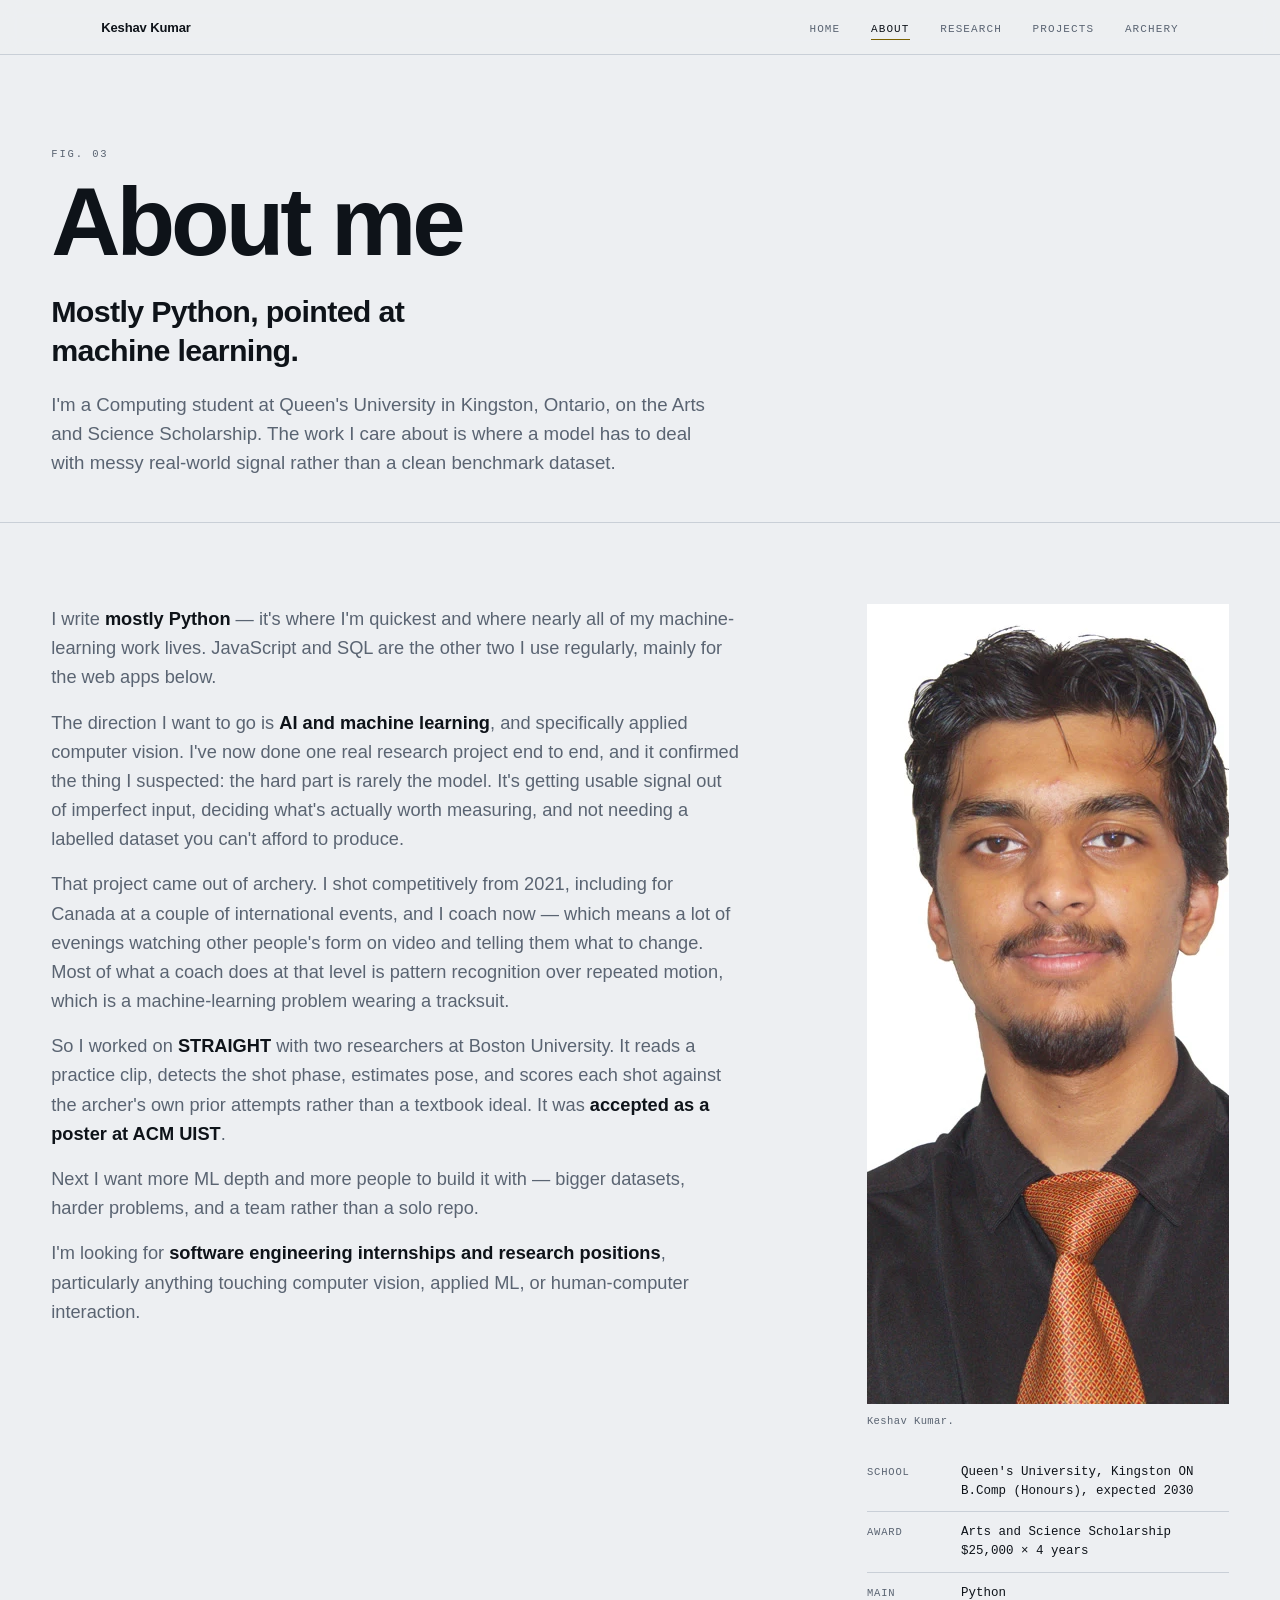
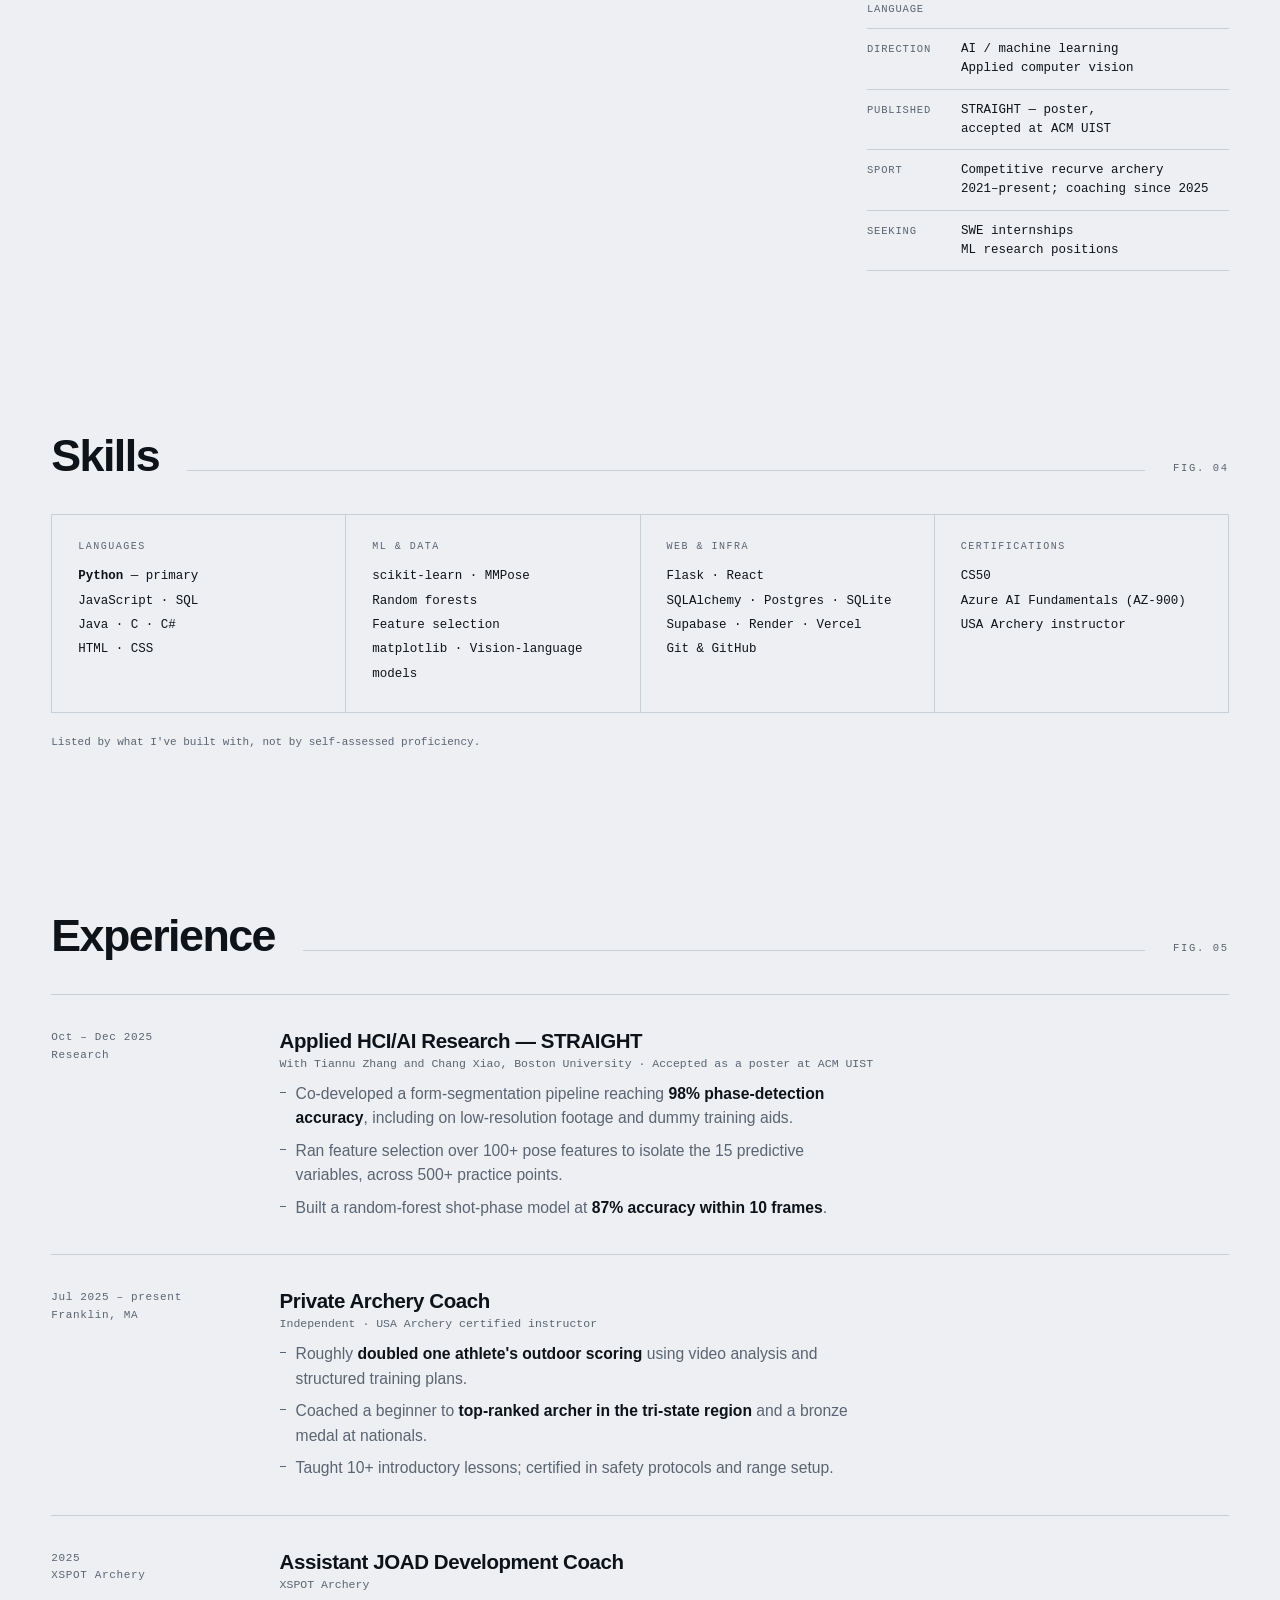
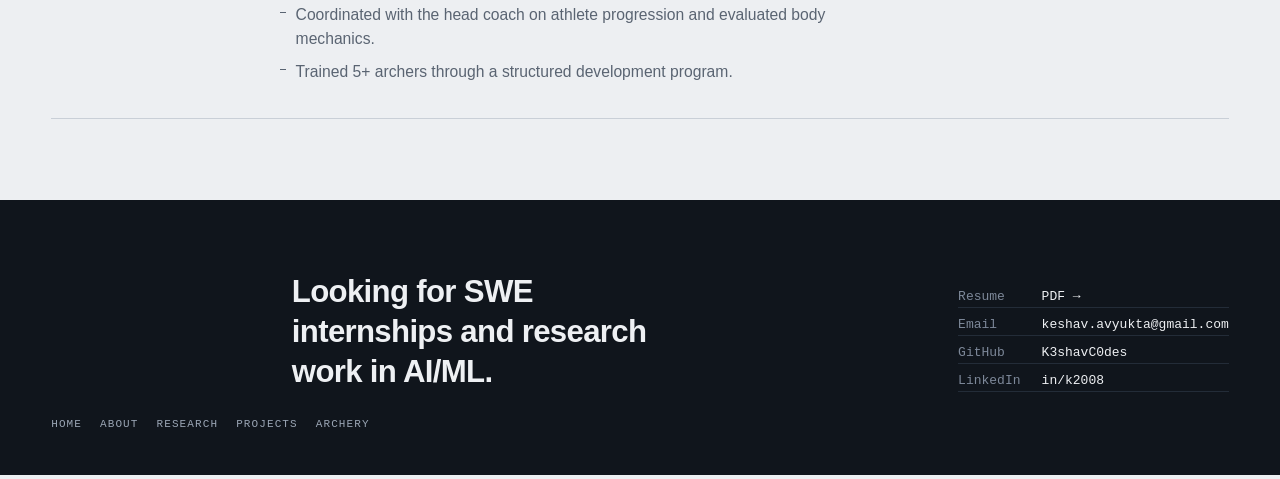
==== about.html @ 143ccdd7 "Build out full multipage portfolio site Pages, assets, media, and content for the site (home, about," ====
<!doctype html>
<html lang="en">
<head>
<meta charset="utf-8">
<meta name="viewport" content="width=device-width,initial-scale=1">
<title>About — Keshav Kumar</title>
<meta name="description" content="Computing student at Queen's University working in Python on AI and machine learning.">
<link rel="stylesheet" href="assets/site.css">
</head>
<body>
<a class="skip" href="#main">Skip to content</a>

<nav class="nav" id="nav">
  <div class="in">
    <a class="me" href="index.html">Keshav Kumar</a>
    <ul>
      <li><a class="s" href="index.html">Home</a></li>
      <li><a class="s" href="about.html" aria-current="page">About</a></li>
      <li><a class="s" href="research.html">Research</a></li>
      <li><a class="s" href="projects.html">Projects</a></li>
      <li><a class="s" href="archery.html">Archery</a></li>
    </ul>
  </div>
  <i class="reg" id="reg"></i>
</nav>

<header class="phead big" id="main">
  <div class="in">
    <p class="fig">FIG. 03</p>
    <h1>About me</h1>
    <p class="sub">Mostly Python, pointed at machine learning.</p>
    <p>I'm a Computing student at Queen's University in Kingston, Ontario, on the Arts and Science
      Scholarship. The work I care about is where a model has to deal with messy real-world signal
      rather than a clean benchmark dataset.</p>
  </div>
</header>

<section>
  <div class="wrap">
    <div class="about">
      <div>
        <p class="lede rv">I write <b>mostly Python</b> — it's where I'm quickest and where nearly
          all of my machine-learning work lives. JavaScript and SQL are the other two I use
          regularly, mainly for the web apps below.</p>
        <p class="lede rv">The direction I want to go is <b>AI and machine learning</b>, and
          specifically applied computer vision. I've now done one real research project end to end,
          and it confirmed the thing I suspected: the hard part is rarely the model. It's getting
          usable signal out of imperfect input, deciding what's actually worth measuring, and not
          needing a labelled dataset you can't afford to produce.</p>
        <p class="lede rv d1">That project came out of archery. I shot competitively from 2021,
          including for Canada at a couple of international events, and I coach now — which means
          a lot of evenings watching other people's form on video and telling them what to change.
          Most of what a coach does at that level is pattern recognition over repeated motion,
          which is a machine-learning problem wearing a tracksuit.</p>
        <p class="lede rv d1">So I worked on <b>STRAIGHT</b> with two researchers at Boston
          University. It reads a practice clip, detects the shot phase, estimates pose, and scores
          each shot against the archer's own prior attempts rather than a textbook ideal. It was
          <b>accepted as a poster at ACM UIST</b>.</p>
        <p class="lede rv d2">Next I want more ML depth and more people to build it with — bigger
          datasets, harder problems, and a team rather than a solo repo.</p>
        <p class="lede rv d2">I'm looking for <b>software engineering internships and research
          positions</b>, particularly anything touching computer vision, applied ML, or
          human-computer interaction.</p>
      </div>
      <div class="rv d1">
      <figure class="portrait">
        <img src="media/img/portrait.webp" width="800" height="800" loading="lazy" decoding="async"
             alt="Keshav Kumar, headshot.">
        <figcaption>Keshav Kumar.</figcaption>
      </figure>
      <ul class="facts">
        <li><span class="lb">School</span><span>Queen's University, Kingston ON<br>B.Comp (Honours), expected 2030</span></li>
        <li><span class="lb">Award</span><span>Arts and Science Scholarship<br>$25,000 × 4 years</span></li>
        <li><span class="lb">Main language</span><span>Python</span></li>
        <li><span class="lb">Direction</span><span>AI / machine learning<br>Applied computer vision</span></li>
        <li><span class="lb">Published</span><span>STRAIGHT — poster,<br>accepted at ACM UIST</span></li>
        <li><span class="lb">Sport</span><span>Competitive recurve archery<br>2021&ndash;present; coaching since 2025</span></li>
        <li><span class="lb">Seeking</span><span>SWE internships<br>ML research positions</span></li>
      </ul>
      </div>
    </div>
  </div>
</section>

<section>
  <div class="wrap">
    <div class="head"><h2>Skills</h2><span class="wt"></span><span class="fig">FIG. 04</span></div>
    <div class="skills rv">
      <div><h4>Languages</h4><p><span class="lead">Python</span> — primary<br>JavaScript · SQL<br>Java · C · C#<br>HTML · CSS</p></div>
      <div><h4>ML &amp; data</h4><p>scikit-learn · MMPose<br>Random forests<br>Feature selection<br>matplotlib · Vision-language models</p></div>
      <div><h4>Web &amp; infra</h4><p>Flask · React<br>SQLAlchemy · Postgres · SQLite<br>Supabase · Render · Vercel<br>Git &amp; GitHub</p></div>
      <div><h4>Certifications</h4><p>CS50<br>Azure AI Fundamentals (AZ-900)<br>USA Archery instructor</p></div>
    </div>
    <p class="note rv">Listed by what I've built with, not by self-assessed proficiency.</p>
  </div>
</section>

<section>
  <div class="wrap">
    <div class="head"><h2>Experience</h2><span class="wt"></span><span class="fig">FIG. 05</span></div>
    <div class="exp">
      <article class="rv">
        <div class="when">Oct &ndash; Dec 2025<br>Research</div>
        <div>
          <h3>Applied HCI/AI Research — STRAIGHT</h3>
          <p class="org">With Tiannu Zhang and Chang Xiao, Boston University · Accepted as a poster at ACM UIST</p>
          <ul>
            <li>Co-developed a form-segmentation pipeline reaching <b>98% phase-detection accuracy</b>, including on low-resolution footage and dummy training aids.</li>
            <li>Ran feature selection over 100+ pose features to isolate the 15 predictive variables, across 500+ practice points.</li>
            <li>Built a random-forest shot-phase model at <b>87% accuracy within 10 frames</b>.</li>
          </ul>
        </div>
      </article>
      <article class="rv d1">
        <div class="when">Jul 2025 &ndash; present<br>Franklin, MA</div>
        <div>
          <h3>Private Archery Coach</h3>
          <p class="org">Independent · USA Archery certified instructor</p>
          <ul>
            <li>Roughly <b>doubled one athlete's outdoor scoring</b> using video analysis and structured training plans.</li>
            <li>Coached a beginner to <b>top-ranked archer in the tri-state region</b> and a bronze medal at nationals.</li>
            <li>Taught 10+ introductory lessons; certified in safety protocols and range setup.</li>
          </ul>
        </div>
      </article>
      <article class="rv d2">
        <div class="when">2025<br>XSPOT Archery</div>
        <div>
          <h3>Assistant JOAD Development Coach</h3>
          <p class="org">XSPOT Archery</p>
          <ul>
            <li>Coordinated with the head coach on athlete progression and evaluated body mechanics.</li>
            <li>Trained 5+ archers through a structured development program.</li>
          </ul>
        </div>
      </article>
    </div>
  </div>
</section>

<footer>
  <div class="in">
    <div class="colo-grid">
      <div><h2 class="rv">Looking for SWE internships and research work in AI/ML.</h2></div>
      <div class="contact rv d1">
        <a href="media/Keshav-Kumar-Resume.pdf" target="_blank" rel="noopener"><span>Resume</span><span>PDF &rarr;</span></a>
        <a href="mailto:keshav.avyukta@gmail.com"><span>Email</span><span>keshav.avyukta@gmail.com</span></a>
        <a href="https://github.com/K3shavC0des" rel="noopener"><span>GitHub</span><span>K3shavC0des</span></a>
        <a href="https://linkedin.com/in/k2008" rel="noopener"><span>LinkedIn</span><span>in/k2008</span></a>
      </div>
    </div>
    <nav class="fnav" aria-label="Footer">
      <a href="index.html">Home</a><a href="about.html">About</a><a href="research.html">Research</a>
      <a href="projects.html">Projects</a><a href="archery.html">Archery</a>
    </nav>
  </div>
</footer>

<script src="assets/site.js"></script>
</body>
</html>
---- assets/site.css ----
/* Keshav Kumar — portfolio
   World: large-format ACM conference poster. Named sections on cool paper,
   figure numbers as secondary annotation, dark ink fields for data, notation
   mono for captions, Helvetica Neue display. Data colours are the World
   Archery ring palette. See DESIGN.md. */

:root{
  --paper:#edeff2; --plate:#fff; --ink-field:#10151c;
  --ink:#0e1319; --ink-2:#5a6472; --rule:#c9cfd7;
  --gold:#ffd400; --gold-ink:#7a6000; --red:#e4453a; --blue:#3fa9da; --bone:#eef0f3;
  --dim-on-ink:#9aa5b4; --hair-on-ink:#232c38;
  --disp:"Helvetica Neue",Helvetica,Arial,sans-serif;
  --mono:ui-monospace,"SF Mono",Menlo,Consolas,monospace;
  --gut:clamp(20px,4vw,64px);
}
*{box-sizing:border-box;margin:0;padding:0}
html{scroll-behavior:smooth;scroll-padding-top:64px}
body{background:var(--paper);color:var(--ink);font-family:var(--disp);
  -webkit-font-smoothing:antialiased;overflow-x:hidden;
  scrollbar-color:#98a2b0 var(--paper);scrollbar-width:thin}
::-webkit-scrollbar{width:10px;height:10px}
::-webkit-scrollbar-track{background:var(--paper)}
::-webkit-scrollbar-thumb{background:#98a2b0;border:2px solid var(--paper);border-radius:6px}
::-webkit-scrollbar-thumb:hover{background:var(--ink-2)}
a{color:inherit}
::selection{background:var(--gold);color:var(--ink)}
:focus-visible{outline:2px solid var(--gold);outline-offset:3px}
.mono{font-family:var(--mono);font-variant-numeric:tabular-nums}
.skip{position:absolute;left:-9999px;top:0;background:var(--ink);color:var(--bone);
  padding:10px 16px;z-index:100;font-family:var(--mono);font-size:12px}
.skip:focus{left:8px;top:8px}

/* ---- nav ---- */
.nav{position:fixed;top:0;left:0;right:0;z-index:50;background:rgba(237,239,242,.93);
  backdrop-filter:blur(10px);border-bottom:1px solid var(--rule)}
.nav.on-ink{background:rgba(16,21,28,.9);border-bottom-color:var(--hair-on-ink)}
.nav .in{max-width:1180px;margin:0 auto;padding:0 var(--gut);height:54px;
  display:flex;align-items:center;justify-content:space-between;gap:20px}
.nav .me{font-size:13px;font-weight:700;letter-spacing:-.01em;text-decoration:none;white-space:nowrap}
.nav ul{list-style:none;display:flex;gap:clamp(12px,2.4vw,32px);align-items:center}
.nav a.s{font-family:var(--mono);font-size:11px;letter-spacing:.1em;text-transform:uppercase;
  text-decoration:none;color:var(--ink-2);padding:4px 0;border-bottom:1px solid transparent;
  transition:color .25s,border-color .25s;white-space:nowrap}
.nav a.s:hover{color:var(--ink)}
.nav a.s[aria-current=page]{color:var(--ink);border-bottom-color:var(--gold-ink)}
.nav.on-ink .me,.nav.on-ink a.s:hover{color:var(--bone)}
.nav.on-ink a.s{color:var(--dim-on-ink)}
.nav.on-ink a.s[aria-current=page]{color:var(--bone);border-bottom-color:var(--gold)}
.nav .reg{position:absolute;left:0;bottom:-1px;height:2px;width:0;background:var(--gold-ink)}
.nav.on-ink .reg{background:var(--gold)}
@media (max-width:820px){ .nav ul{gap:14px} .nav a.s{font-size:10px;letter-spacing:.06em} }
@media (max-width:600px){ .nav .me{font-size:12px} .nav ul{gap:10px} }

/* ---- page head (inner pages) ---- */
.phead{padding:calc(54px + clamp(48px,8vh,96px)) var(--gut) clamp(32px,5vh,64px);
  border-bottom:1px solid var(--rule)}
.phead .in{max-width:1180px;margin:0 auto}
.phead .fig{font-family:var(--mono);font-size:10.5px;letter-spacing:.18em;color:var(--ink-2)}
.phead h1{margin-top:12px;font-size:clamp(2.1rem,6vw,4rem);letter-spacing:-.036em;
  line-height:1;font-weight:700;text-wrap:balance;max-width:16ch}
.phead p{margin-top:20px;font-size:clamp(1rem,1.5vw,1.17rem);line-height:1.55;
  color:var(--ink-2);max-width:64ch}

/* ---- masthead (home) ---- */
.mast-outer{position:relative;height:220vh}
.mast{position:sticky;top:0;height:100svh;background:var(--ink-field);color:var(--bone);
  display:grid;grid-template-rows:auto 1fr auto;
  padding:calc(var(--gut) + 34px) var(--gut) var(--gut);overflow:hidden}
#sculpt{position:absolute;inset:0;width:100%;height:100%;display:block}
.mast>*{position:relative;z-index:2}
.mast-top{display:flex;justify-content:space-between;gap:16px;font-family:var(--mono);
  font-size:11px;letter-spacing:.12em;text-transform:uppercase;color:var(--dim-on-ink)}
.mast-mid{display:flex;flex-direction:column;justify-content:center;gap:clamp(14px,2vw,22px);max-width:21ch}
.mast h1{font-size:clamp(2.7rem,8.2vw,5.4rem);line-height:.93;letter-spacing:-.035em;
  font-weight:700;text-wrap:balance}
.thesis{font-size:clamp(1rem,1.9vw,1.3rem);line-height:1.4;max-width:30ch;color:#c6cedb}
.thesis b{color:var(--bone);font-weight:600}
.mast-bot{display:flex;justify-content:space-between;align-items:flex-end;gap:20px;flex-wrap:wrap}
.cap{font-family:var(--mono);font-size:11px;line-height:1.6;color:var(--dim-on-ink);max-width:46ch}
.cap b{color:var(--gold);font-weight:400}
.scrollcue{font-family:var(--mono);font-size:10px;letter-spacing:.18em;color:var(--dim-on-ink);text-transform:uppercase}
.scrollcue span{display:inline-block;animation:nudge 2.4s ease-in-out infinite}
@keyframes nudge{0%,100%{transform:translateY(0)}50%{transform:translateY(4px)}}

/* ---- sections ---- */
section{padding:clamp(60px,9vh,120px) var(--gut)}
.wrap{max-width:1180px;margin:0 auto}
.head{display:flex;align-items:baseline;gap:clamp(14px,2.6vw,28px);margin-bottom:clamp(26px,4vh,48px)}
.head h2{font-size:clamp(1.6rem,4.2vw,2.8rem);letter-spacing:-.034em;font-weight:700;line-height:1;white-space:nowrap}
.head .wt{flex:1;height:1px;background:var(--rule);transform-origin:left;transform:scaleX(0);
  transition:transform 1.1s cubic-bezier(.16,1,.3,1)}
.head.in .wt{transform:scaleX(1)}
.head .fig{font-family:var(--mono);font-size:10.5px;letter-spacing:.16em;color:var(--ink-2);flex:none}
.lede{font-size:clamp(1rem,1.45vw,1.14rem);line-height:1.6;color:var(--ink-2);max-width:68ch}
.lede+.lede{margin-top:16px}
.lede b{color:var(--ink);font-weight:600}
.dark-plate{background:var(--ink-field);color:var(--bone)}
.dark-plate .lede{color:var(--dim-on-ink)}
.dark-plate .lede b{color:var(--bone)}
.dark-plate .head .wt{background:var(--hair-on-ink)}
.dark-plate .head .fig{color:var(--dim-on-ink)}

/* ---- home cards to inner pages ---- */
.routes{display:grid;grid-template-columns:repeat(auto-fit,minmax(240px,1fr));gap:1px;
  background:var(--rule);border:1px solid var(--rule)}
.routes a{background:var(--paper);padding:clamp(22px,3vw,32px);text-decoration:none;
  display:flex;flex-direction:column;gap:9px;transition:background .25s}
.routes a:hover{background:var(--plate)}
.routes .n{font-family:var(--mono);font-size:10.5px;letter-spacing:.16em;color:var(--ink-2)}
.routes h3{font-size:clamp(1.1rem,1.9vw,1.35rem);letter-spacing:-.02em;font-weight:700}
.routes p{font-size:.95rem;line-height:1.5;color:var(--ink-2)}
.routes .go{margin-top:4px;font-family:var(--mono);font-size:11px;letter-spacing:.08em;color:var(--gold-ink)}

/* ---- about ---- */
.about{display:grid;grid-template-columns:1.35fr .65fr;gap:clamp(30px,5vw,72px);align-items:start}
.facts{list-style:none;font-family:var(--mono);font-size:12.5px}
.facts li{display:grid;grid-template-columns:6.4em 1fr;gap:14px;padding:11px 0;
  border-bottom:1px solid var(--rule);line-height:1.5}
.facts .lb{color:var(--ink-2);letter-spacing:.08em;font-size:10.5px;text-transform:uppercase;padding-top:2px}

/* ---- pinned pipeline ---- */
.pipe-outer{position:relative;padding:0;height:360vh}
.pipe-sticky{position:sticky;top:0;height:100svh;display:grid;
  grid-template-columns:minmax(0,340px) 1fr;gap:clamp(24px,4vw,64px);
  align-items:center;padding:var(--gut);max-width:1180px;margin:0 auto}
.stages{list-style:none;display:flex;flex-direction:column;gap:2px;margin-top:18px}
.stages li{font-family:var(--mono);font-size:12px;line-height:1.45;padding:10px 0 10px 14px;
  border-left:1px solid var(--rule);color:var(--ink-2);transition:color .3s,border-color .3s}
.stages li b{display:block;font-weight:400;letter-spacing:.13em;font-size:10px;color:var(--ink-2);
  text-transform:uppercase;margin-bottom:3px;transition:color .3s}
.stages li.on{color:var(--ink);border-color:var(--gold-ink)}
.stages li.on b{color:var(--gold-ink)}
.stage-copy{margin-top:18px;font-size:.96rem;line-height:1.55;color:var(--ink-2);max-width:40ch;min-height:5.4em}
.pipe-view{position:relative;height:min(72vh,620px);background:var(--ink-field);overflow:hidden}
#pipe{position:absolute;inset:0;width:100%;height:100%;display:block}
.pipe-readout{position:absolute;left:16px;bottom:14px;right:16px;font-family:var(--mono);
  font-size:10.5px;letter-spacing:.09em;color:var(--dim-on-ink);display:flex;
  justify-content:space-between;gap:14px;text-transform:uppercase}
.pipe-readout b{color:var(--gold);font-weight:400}

/* ---- metrics / readouts ---- */
.metrics{width:100%;border-collapse:collapse;font-family:var(--mono);font-size:13px}
.metrics th{text-align:left;font-weight:400;color:var(--ink-2);font-size:10px;letter-spacing:.13em;
  text-transform:uppercase;padding-bottom:10px;border-bottom:1px solid var(--rule)}
.metrics td{padding:13px 0;border-bottom:1px solid var(--rule);vertical-align:baseline}
.metrics td:last-child{text-align:right;white-space:nowrap}
.val{font-size:1.4rem;letter-spacing:-.02em;color:var(--ink);font-variant-numeric:tabular-nums}
/* accent has two renditions: bright gold on ink, ochre on paper.
   bright gold on --paper measures 1.24:1 and is unreadable. */
.val em{font-style:normal;color:var(--gold-ink)}
.note{margin-top:20px;font-family:var(--mono);font-size:11px;line-height:1.65;color:var(--ink-2)}
.two{display:grid;grid-template-columns:1.05fr .95fr;gap:clamp(28px,5vw,64px);align-items:start}

/* readout cards — what the system actually prints */
.readouts{display:grid;grid-template-columns:repeat(auto-fit,minmax(250px,1fr));gap:1px;
  background:var(--hair-on-ink);border:1px solid var(--hair-on-ink)}
.readouts div{background:var(--ink-field);padding:clamp(18px,2.4vw,24px)}
.readouts h4{font-family:var(--mono);font-size:10px;letter-spacing:.15em;text-transform:uppercase;
  color:var(--dim-on-ink);font-weight:400}
.readouts .big{margin-top:10px;font-family:var(--mono);font-size:1.5rem;color:var(--bone);
  font-variant-numeric:tabular-nums;letter-spacing:-.02em}
.readouts .base{margin-top:5px;font-family:var(--mono);font-size:11px;color:#7d8899}
.readouts .say{margin-top:12px;font-size:.92rem;line-height:1.5;color:var(--dim-on-ink);
  border-top:1px solid var(--hair-on-ink);padding-top:11px}
.readouts .flag{color:var(--gold)}

/* ---- projects ---- */
.proj{border-top:1px solid var(--rule)}
.proj article{border-bottom:1px solid var(--rule);padding:clamp(26px,3.6vw,44px) 0;
  display:grid;grid-template-columns:minmax(0,190px) 1fr;gap:clamp(18px,3vw,48px);align-items:start}
.proj .side{display:flex;flex-direction:column;gap:8px}
.proj .nm{font-family:var(--mono);font-size:11px;letter-spacing:.12em;color:var(--ink-2)}
.proj .yr{font-family:var(--mono);font-size:11px;color:var(--ink-2);opacity:.75}
.proj h3{font-size:clamp(1.2rem,2.1vw,1.5rem);letter-spacing:-.022em;font-weight:700;text-wrap:balance}
.proj dl{margin-top:16px;display:flex;flex-direction:column;gap:13px;max-width:66ch}
.proj dt{font-family:var(--mono);font-size:10px;letter-spacing:.14em;text-transform:uppercase;color:var(--ink-2)}
.proj dd{margin-top:4px;line-height:1.58;color:var(--ink-2);font-size:.98rem}
.proj dd b{color:var(--ink);font-weight:600}
.proj .tech{margin-top:16px;font-family:var(--mono);font-size:11px;color:var(--ink-2);line-height:1.7}
.links{display:flex;flex-wrap:wrap;gap:16px;margin-top:16px}
.lnk{display:inline-flex;align-items:center;gap:7px;font-family:var(--mono);font-size:11px;
  letter-spacing:.08em;text-decoration:none;border-bottom:1px solid var(--gold-ink);
  padding-bottom:2px;transition:opacity .25s}
.lnk:hover{opacity:.55}
.lnk.off{border-bottom-style:dotted;border-color:var(--rule);color:var(--ink-2);cursor:default}
.dark-plate .lnk{border-color:var(--gold)}
.dark-plate .lnk.off{border-color:var(--hair-on-ink);color:var(--dim-on-ink)}

/* ---- skills / experience ---- */
.skills{display:grid;grid-template-columns:repeat(auto-fit,minmax(210px,1fr));gap:1px;
  background:var(--rule);border:1px solid var(--rule)}
.skills div{background:var(--paper);padding:clamp(18px,2.4vw,26px)}
.skills h4{font-family:var(--mono);font-size:10px;letter-spacing:.15em;text-transform:uppercase;
  color:var(--ink-2);font-weight:400;margin-bottom:12px}
.skills p{font-family:var(--mono);font-size:12.5px;line-height:1.95;color:var(--ink)}
.skills .lead{color:var(--ink);font-weight:700}
.exp{border-top:1px solid var(--rule)}
.exp article{border-bottom:1px solid var(--rule);padding:clamp(22px,3vw,34px) 0;
  display:grid;grid-template-columns:minmax(0,190px) 1fr;gap:clamp(18px,3vw,48px)}
.exp .when{font-family:var(--mono);font-size:11px;color:var(--ink-2);letter-spacing:.06em;line-height:1.6}
.exp h3{font-size:clamp(1.05rem,1.8vw,1.28rem);letter-spacing:-.02em;font-weight:700}
.exp .org{font-family:var(--mono);font-size:11.5px;color:var(--ink-2);margin-top:4px}
.exp ul{margin-top:12px;list-style:none;display:flex;flex-direction:column;gap:8px;max-width:66ch}
.exp li{position:relative;padding-left:16px;line-height:1.56;color:var(--ink-2);font-size:.98rem}
.exp li::before{content:"";position:absolute;left:0;top:.62em;width:6px;height:1px;background:var(--ink-2)}
.exp li b{color:var(--ink);font-weight:600}

/* ---- archery ---- */
.target-grid{display:grid;grid-template-columns:minmax(0,360px) 1fr;gap:clamp(30px,5vw,70px);align-items:center}
#target{width:100%;height:auto;display:block}
.record{list-style:none}
.record li{display:flex;gap:18px;padding:12px 0;border-bottom:1px solid var(--hair-on-ink);
  font-family:var(--mono);font-size:12.5px;line-height:1.5;align-items:baseline}
.record li .yr{color:#7d8899;min-width:4.4em;flex:none}
.record li s{text-decoration:none;color:var(--gold)}
.films{display:grid;grid-template-columns:repeat(auto-fit,minmax(250px,1fr));gap:1px;
  background:var(--hair-on-ink);margin-top:40px;border:1px solid var(--hair-on-ink)}
.films a{background:var(--ink-field);padding:22px;text-decoration:none;display:block;transition:background .25s}
.films a:hover{background:#161d27}
.films .yr{font-family:var(--mono);font-size:11px;letter-spacing:.14em;color:var(--gold)}
.films .ttl{margin-top:8px;font-size:1.03rem;font-weight:600;letter-spacing:-.01em}
.films .meta{margin-top:8px;font-family:var(--mono);font-size:10.5px;color:#7d8899;letter-spacing:.05em}

/* ---- footer ---- */
footer{background:var(--ink-field);color:var(--bone);padding:clamp(56px,8vh,96px) var(--gut) clamp(36px,5vh,56px)}
footer .in{max-width:1180px;margin:0 auto}
.colo-grid{display:grid;grid-template-columns:1fr auto;gap:44px;align-items:end}
.colo-grid h2{font-size:clamp(1.3rem,2.6vw,1.95rem);line-height:1.28;max-width:22ch;
  font-weight:600;letter-spacing:-.022em}
.contact{display:flex;flex-direction:column;gap:9px;font-family:var(--mono);font-size:13px}
.contact a{text-decoration:none;border-bottom:1px solid var(--hair-on-ink);padding-bottom:3px;
  display:inline-flex;gap:12px;transition:border-color .25s}
.contact a:hover{border-color:var(--gold)}
.contact a span:first-child{color:#7d8899;min-width:5.5em}
.fineprint{margin-top:46px;font-family:var(--mono);font-size:10.5px;line-height:1.8;color:#7d8899;max-width:74ch}
.fnav{margin-top:26px;display:flex;flex-wrap:wrap;gap:18px;font-family:var(--mono);font-size:11px;letter-spacing:.1em}
.fnav a{text-decoration:none;color:var(--dim-on-ink);text-transform:uppercase;transition:color .2s}
.fnav a:hover{color:var(--bone)}

/* ---- reveals ---- */
.js .rv{opacity:0;transform:translateY(14px)}
.js .rv.in{opacity:1;transform:none;
  transition:opacity .8s cubic-bezier(.16,1,.3,1),transform .8s cubic-bezier(.16,1,.3,1)}
.js .rv.in.d1{transition-delay:.08s}
.js .rv.in.d2{transition-delay:.16s}
.js .rv.in.d3{transition-delay:.24s}

@media (max-width:900px){
  .mast-outer{height:auto}
  .mast{position:static;height:auto;min-height:100svh}
  .pipe-outer{height:auto}
  .pipe-sticky{position:static;height:auto;grid-template-columns:1fr;gap:26px;padding:var(--gut) var(--gut) 0}
  .pipe-view{height:56vh}
  .about,.two,.target-grid,.colo-grid{grid-template-columns:1fr}
  .proj article,.exp article{grid-template-columns:1fr;gap:10px}
  .head h2{white-space:normal}
  .mast-mid{max-width:none}
  .stage-copy{min-height:0}
}
@media (prefers-reduced-motion:reduce){
  html{scroll-behavior:auto}
  .js .rv{opacity:1;transform:none}
  .head .wt{transform:scaleX(1)}
  .scrollcue span{animation:none}
}

/* ---- photography ---- */
.photoband{position:relative;width:100%;aspect-ratio:2150/1440;max-height:76svh;overflow:hidden;background:var(--ink-field)}
.photoband img{width:100%;height:100%;object-fit:cover;object-position:32% 45%;display:block}
.photoband figcaption{position:absolute;left:0;right:0;bottom:0;padding:var(--gut);
  font-family:var(--mono);font-size:11px;line-height:1.6;color:var(--bone);letter-spacing:.04em;
  background:linear-gradient(to top,rgba(16,21,28,.86),rgba(16,21,28,0))}
.photoband figcaption b{color:var(--gold);font-weight:400}

.gallery{display:grid;grid-template-columns:repeat(auto-fit,minmax(260px,1fr));gap:1px;
  background:var(--hair-on-ink);border:1px solid var(--hair-on-ink)}
.gallery figure{background:var(--ink-field);display:flex;flex-direction:column}
.gallery img{width:100%;aspect-ratio:3/2;object-fit:cover;display:block}
.gallery figcaption{padding:14px 16px 18px;font-family:var(--mono);font-size:11px;
  line-height:1.6;color:var(--dim-on-ink)}
.gallery figcaption b{display:block;color:var(--bone);font-weight:400;letter-spacing:.1em;
  text-transform:uppercase;font-size:10px;margin-bottom:5px}

.reel{display:grid;grid-template-columns:minmax(0,560px) 1fr;gap:clamp(24px,4vw,56px);align-items:center}
.reel video{width:100%;display:block;background:var(--ink-field)}
.reel .say{font-family:var(--mono);font-size:11.5px;line-height:1.75;color:var(--dim-on-ink)}
@media (max-width:900px){ .reel{grid-template-columns:1fr} .photoband{aspect-ratio:4/3} }

/* ---- portrait + figures ---- */
.about{align-items:start}
.portrait{margin-bottom:22px}
.portrait img{width:100%;aspect-ratio:1/1;object-fit:cover;display:block;background:var(--ink-field)}
.portrait figcaption{margin-top:9px;font-family:var(--mono);font-size:10.5px;line-height:1.6;
  color:var(--ink-2);letter-spacing:.04em}

figure.plate{margin:clamp(28px,4vh,48px) 0 0}
figure.plate img{width:100%;display:block;background:var(--ink-field);border:1px solid var(--rule)}
.dark-plate figure.plate img{border-color:var(--hair-on-ink)}
figure.plate figcaption{margin-top:11px;font-family:var(--mono);font-size:11px;line-height:1.65;
  color:var(--ink-2);max-width:70ch}
.dark-plate figure.plate figcaption{color:var(--dim-on-ink)}
figure.plate figcaption b{color:var(--gold-ink);font-weight:400}
.dark-plate figure.plate figcaption b{color:var(--gold)}

.projthumb{margin-top:18px;border:1px solid var(--rule)}
.projthumb img{width:100%;display:block}

/* About Me heading gets extra weight */
.phead.big h1{font-size:clamp(2.8rem,9vw,6rem);letter-spacing:-.042em;max-width:none}
.phead.big .sub{margin-top:22px;font-size:clamp(1.25rem,2.6vw,1.9rem);line-height:1.28;
  color:var(--ink);font-weight:600;letter-spacing:-.022em;max-width:24ch}
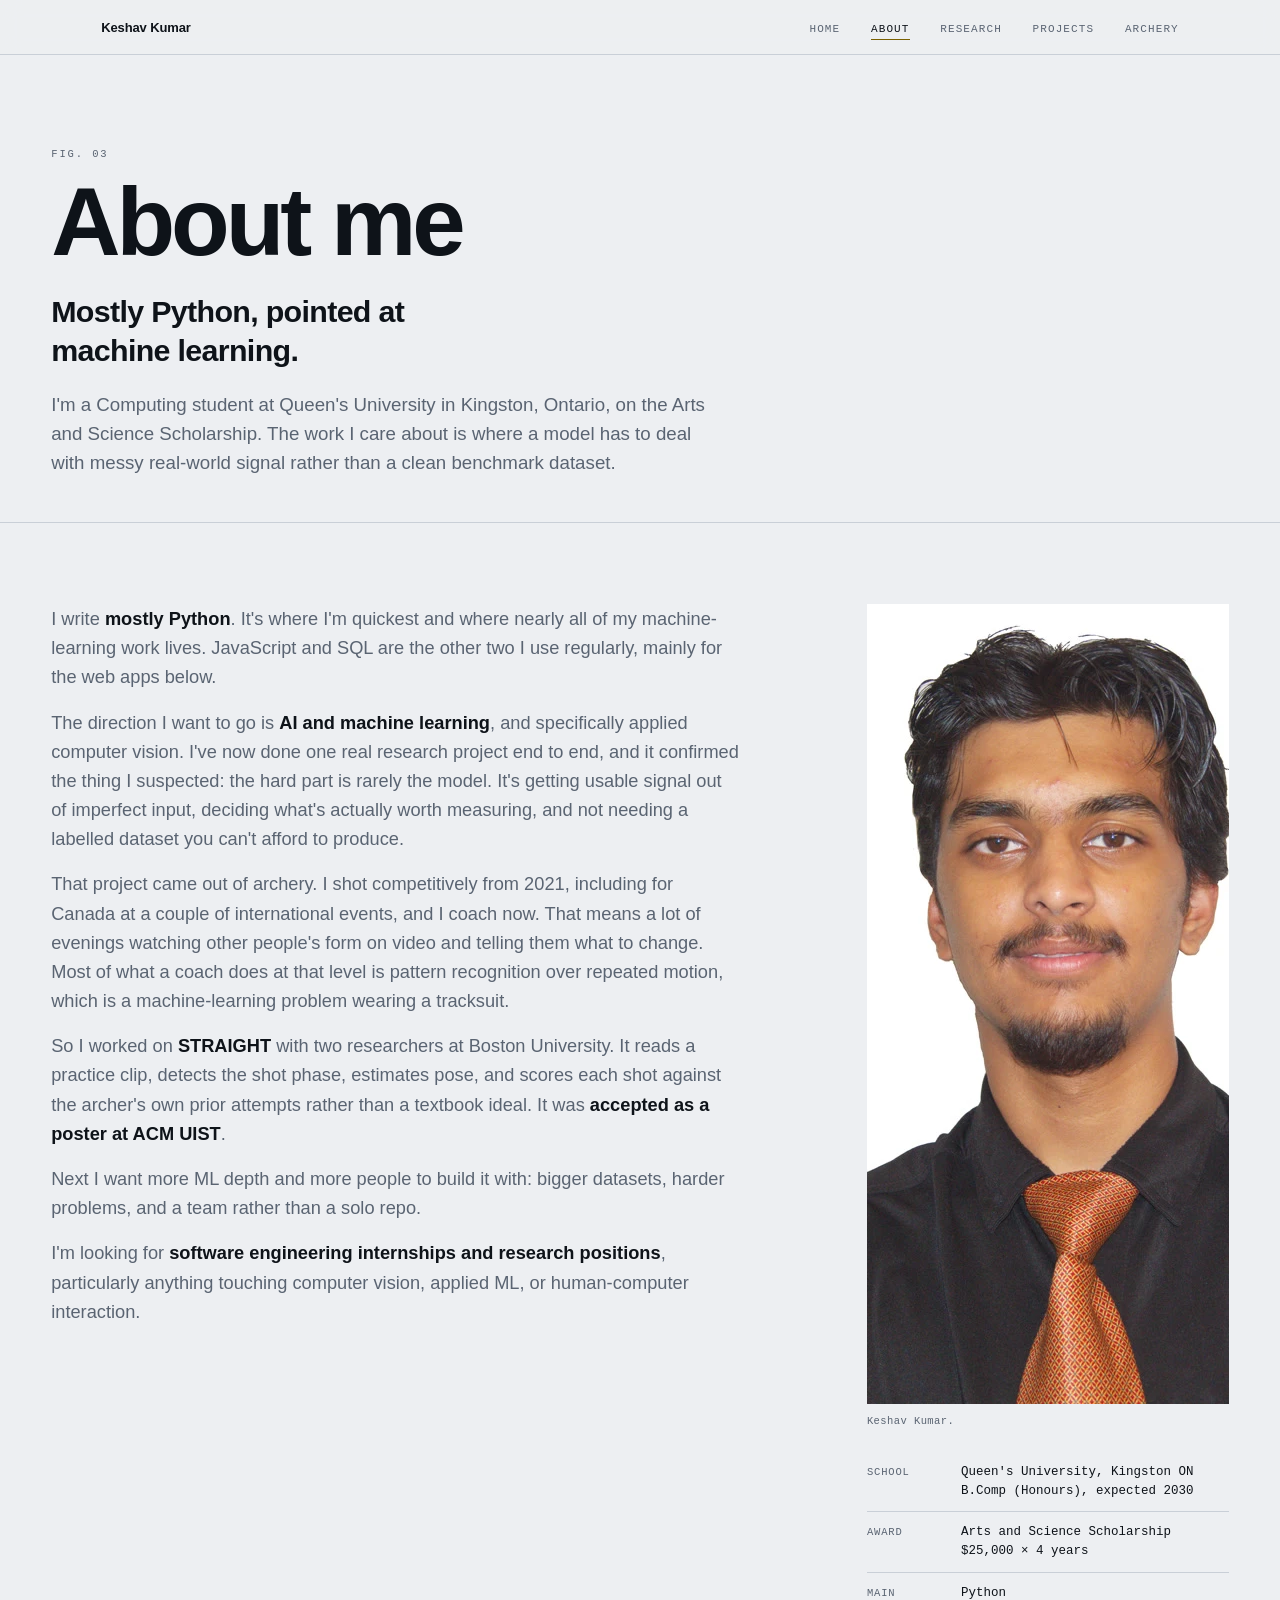
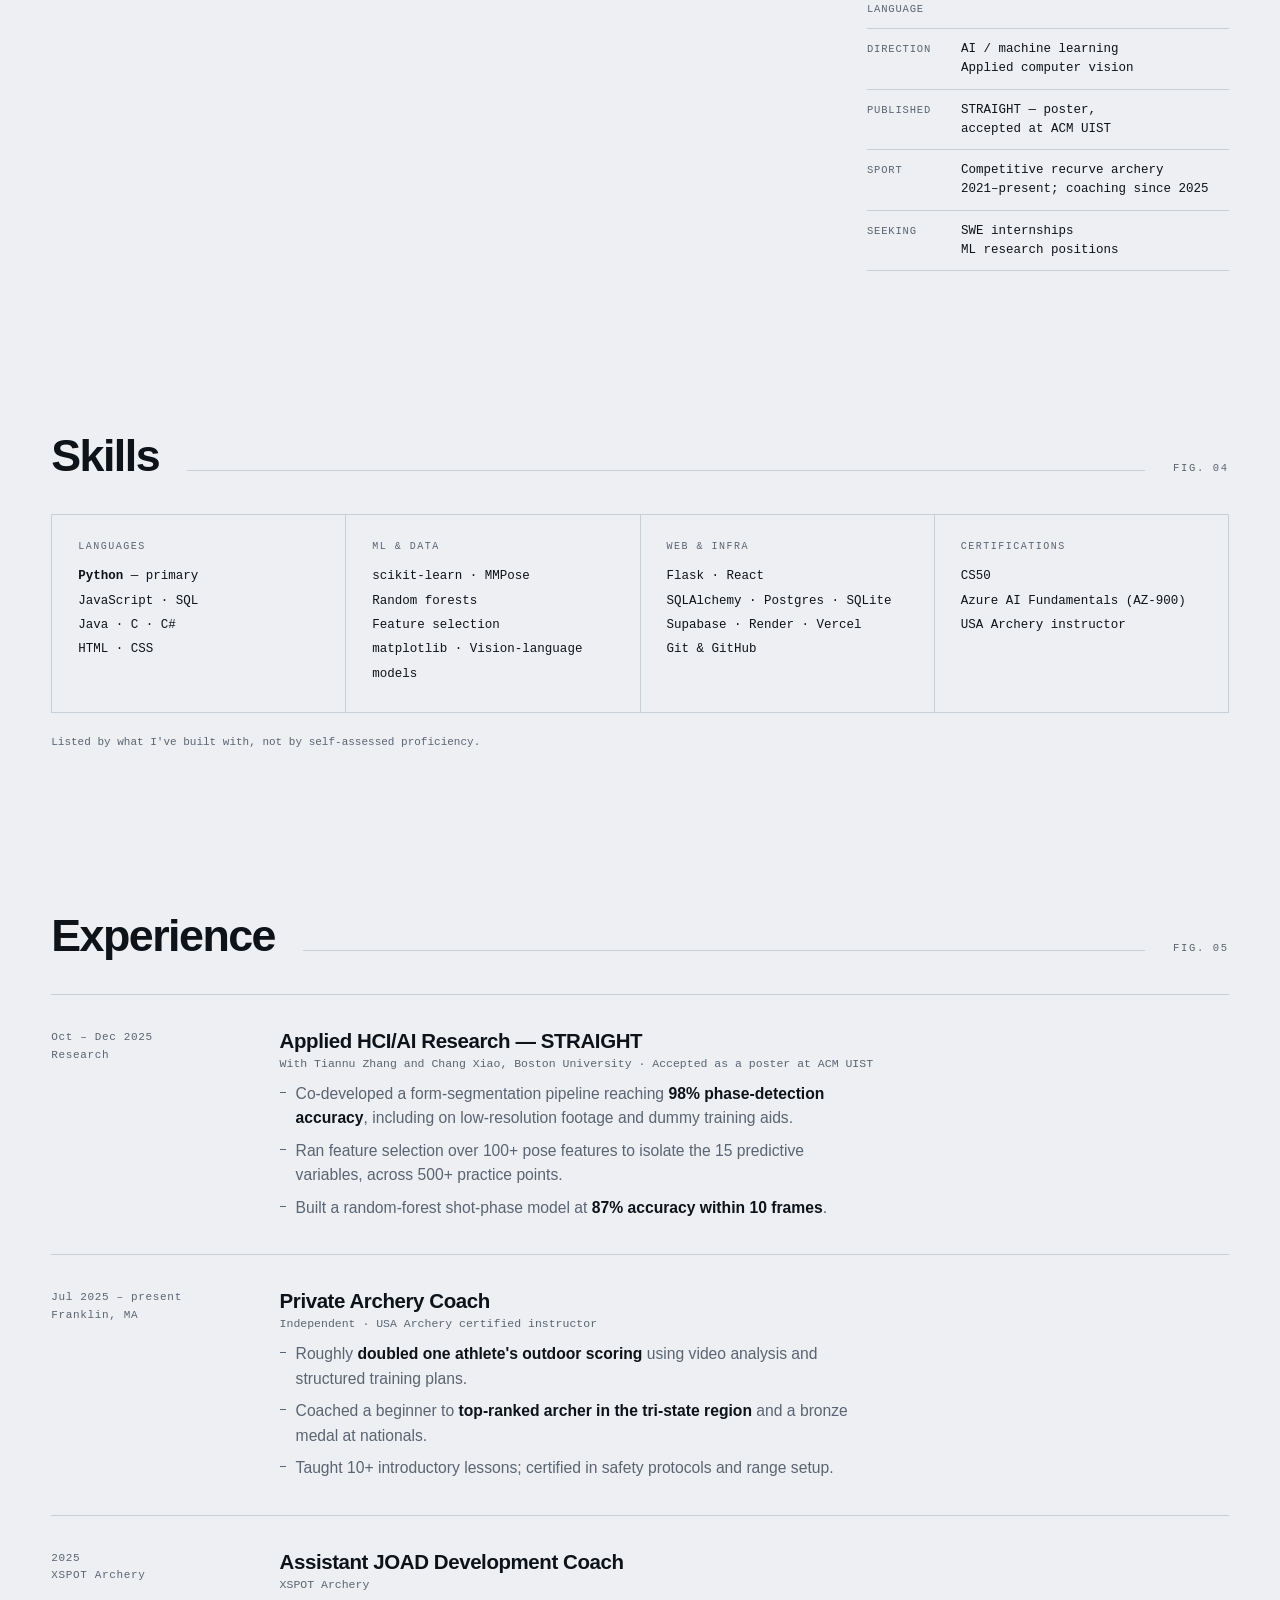
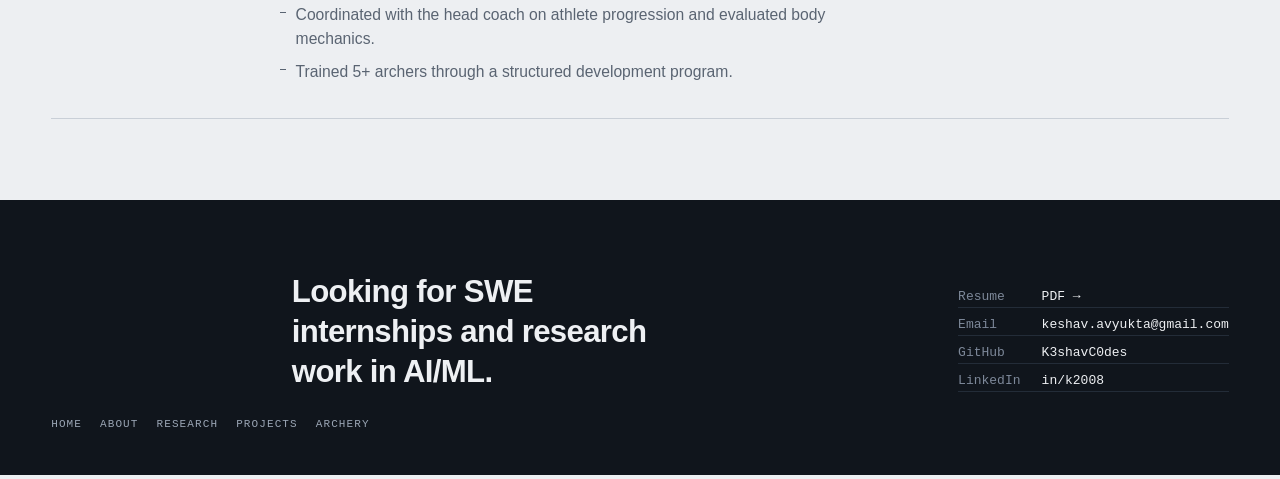
==== commit 7aed80bf: "Strip AI-tell em dashes from prose copy Sentence-level em dashes in body copy read as an AI writing " ====
--- a/about.html
+++ b/about.html
@@ -39,7 +39,7 @@
   <div class="wrap">
     <div class="about">
       <div>
-        <p class="lede rv">I write <b>mostly Python</b> — it's where I'm quickest and where nearly
+        <p class="lede rv">I write <b>mostly Python</b>. It's where I'm quickest and where nearly
           all of my machine-learning work lives. JavaScript and SQL are the other two I use
           regularly, mainly for the web apps below.</p>
         <p class="lede rv">The direction I want to go is <b>AI and machine learning</b>, and
@@ -48,7 +48,7 @@
           usable signal out of imperfect input, deciding what's actually worth measuring, and not
           needing a labelled dataset you can't afford to produce.</p>
         <p class="lede rv d1">That project came out of archery. I shot competitively from 2021,
-          including for Canada at a couple of international events, and I coach now — which means
+          including for Canada at a couple of international events, and I coach now. That means
           a lot of evenings watching other people's form on video and telling them what to change.
           Most of what a coach does at that level is pattern recognition over repeated motion,
           which is a machine-learning problem wearing a tracksuit.</p>
@@ -56,7 +56,7 @@
           University. It reads a practice clip, detects the shot phase, estimates pose, and scores
           each shot against the archer's own prior attempts rather than a textbook ideal. It was
           <b>accepted as a poster at ACM UIST</b>.</p>
-        <p class="lede rv d2">Next I want more ML depth and more people to build it with — bigger
+        <p class="lede rv d2">Next I want more ML depth and more people to build it with: bigger
           datasets, harder problems, and a team rather than a solo repo.</p>
         <p class="lede rv d2">I'm looking for <b>software engineering internships and research
           positions</b>, particularly anything touching computer vision, applied ML, or
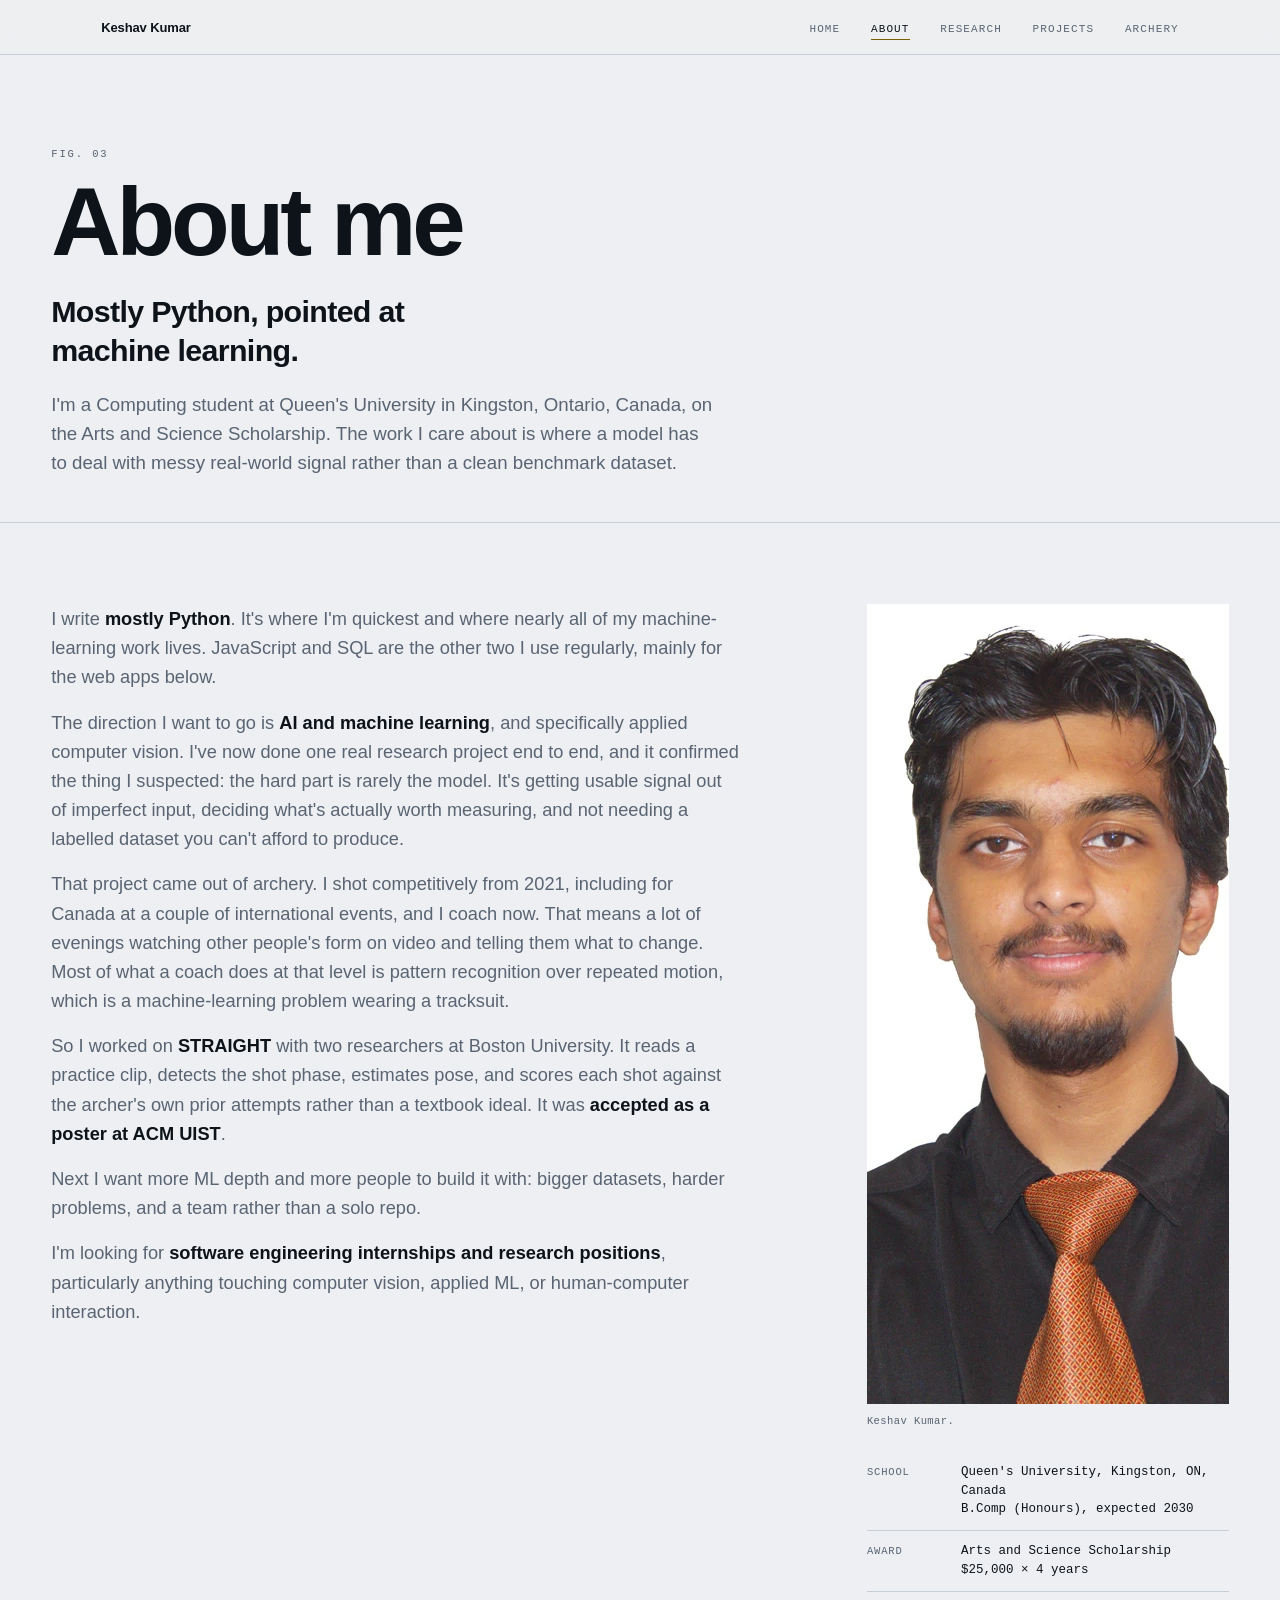
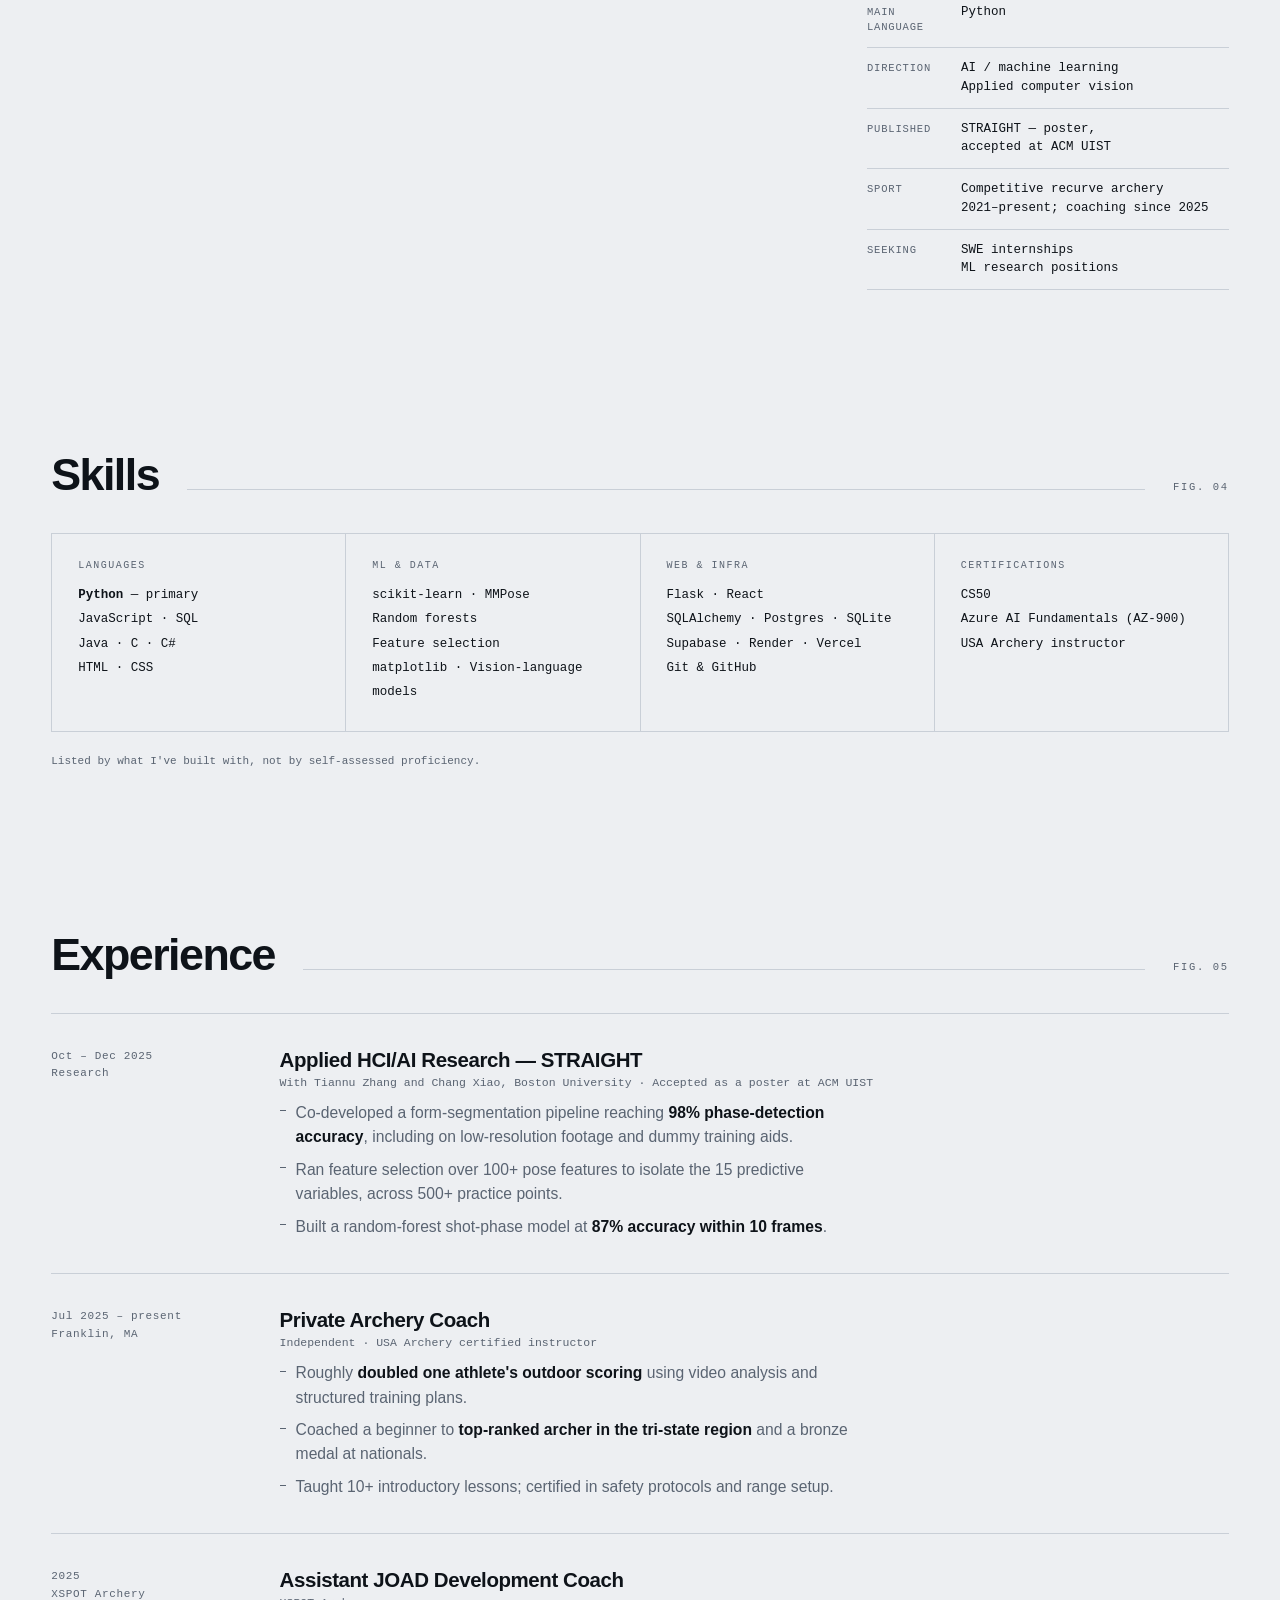
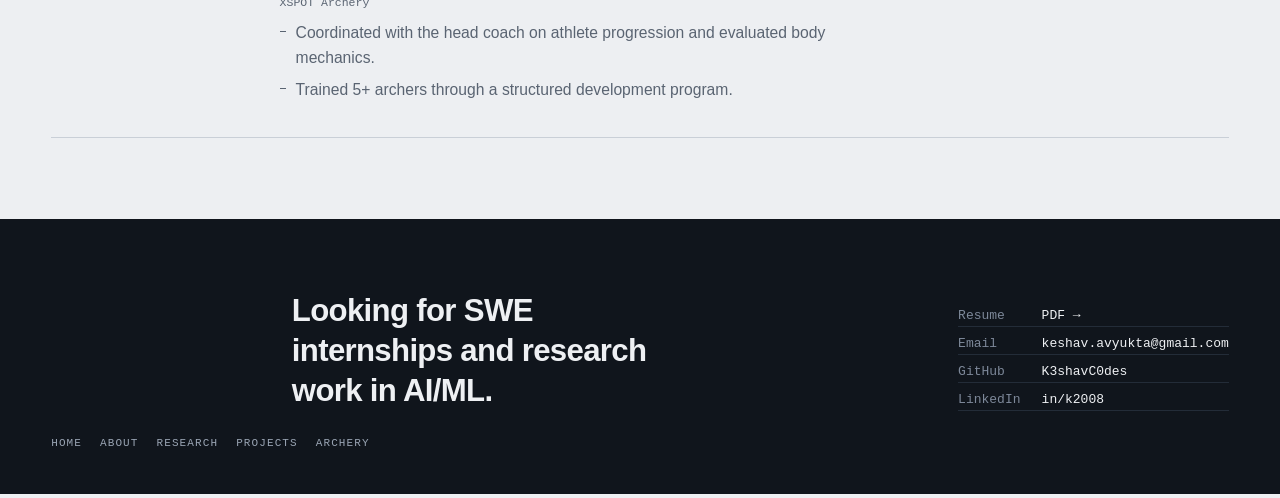
==== commit 0ee195b0: "Update hero/about copy, add Silent Sword project, rewrite SwipeHire challenge Swap homepage heading " ====
--- a/about.html
+++ b/about.html
@@ -29,9 +29,9 @@
     <p class="fig">FIG. 03</p>
     <h1>About me</h1>
     <p class="sub">Mostly Python, pointed at machine learning.</p>
-    <p>I'm a Computing student at Queen's University in Kingston, Ontario, on the Arts and Science
-      Scholarship. The work I care about is where a model has to deal with messy real-world signal
-      rather than a clean benchmark dataset.</p>
+    <p>I'm a Computing student at Queen's University in Kingston, Ontario, Canada, on the Arts and
+      Science Scholarship. The work I care about is where a model has to deal with messy real-world
+      signal rather than a clean benchmark dataset.</p>
   </div>
 </header>
 
@@ -69,7 +69,7 @@
         <figcaption>Keshav Kumar.</figcaption>
       </figure>
       <ul class="facts">
-        <li><span class="lb">School</span><span>Queen's University, Kingston ON<br>B.Comp (Honours), expected 2030</span></li>
+        <li><span class="lb">School</span><span>Queen's University, Kingston, ON, Canada<br>B.Comp (Honours), expected 2030</span></li>
         <li><span class="lb">Award</span><span>Arts and Science Scholarship<br>$25,000 × 4 years</span></li>
         <li><span class="lb">Main language</span><span>Python</span></li>
         <li><span class="lb">Direction</span><span>AI / machine learning<br>Applied computer vision</span></li>
@@ -85,11 +85,11 @@
 <section>
   <div class="wrap">
     <div class="head"><h2>Skills</h2><span class="wt"></span><span class="fig">FIG. 04</span></div>
-    <div class="skills rv">
-      <div><h4>Languages</h4><p><span class="lead">Python</span> — primary<br>JavaScript · SQL<br>Java · C · C#<br>HTML · CSS</p></div>
-      <div><h4>ML &amp; data</h4><p>scikit-learn · MMPose<br>Random forests<br>Feature selection<br>matplotlib · Vision-language models</p></div>
-      <div><h4>Web &amp; infra</h4><p>Flask · React<br>SQLAlchemy · Postgres · SQLite<br>Supabase · Render · Vercel<br>Git &amp; GitHub</p></div>
-      <div><h4>Certifications</h4><p>CS50<br>Azure AI Fundamentals (AZ-900)<br>USA Archery instructor</p></div>
+    <div class="skills">
+      <div class="rv"><h4>Languages</h4><p><span class="lead">Python</span> — primary<br>JavaScript · SQL<br>Java · C · C#<br>HTML · CSS</p></div>
+      <div class="rv d1"><h4>ML &amp; data</h4><p>scikit-learn · MMPose<br>Random forests<br>Feature selection<br>matplotlib · Vision-language models</p></div>
+      <div class="rv d2"><h4>Web &amp; infra</h4><p>Flask · React<br>SQLAlchemy · Postgres · SQLite<br>Supabase · Render · Vercel<br>Git &amp; GitHub</p></div>
+      <div class="rv d3"><h4>Certifications</h4><p>CS50<br>Azure AI Fundamentals (AZ-900)<br>USA Archery instructor</p></div>
     </div>
     <p class="note rv">Listed by what I've built with, not by self-assessed proficiency.</p>
   </div>
--- a/assets/site.css
+++ b/assets/site.css
@@ -70,7 +70,7 @@
 .mast>*{position:relative;z-index:2}
 .mast-top{display:flex;justify-content:space-between;gap:16px;font-family:var(--mono);
   font-size:11px;letter-spacing:.12em;text-transform:uppercase;color:var(--dim-on-ink)}
-.mast-mid{display:flex;flex-direction:column;justify-content:center;gap:clamp(14px,2vw,22px);max-width:21ch}
+.mast-mid{display:flex;flex-direction:column;justify-content:center;gap:clamp(14px,2vw,22px);max-width:36ch}
 .mast h1{font-size:clamp(2.7rem,8.2vw,5.4rem);line-height:.93;letter-spacing:-.035em;
   font-weight:700;text-wrap:balance}
 .thesis{font-size:clamp(1rem,1.9vw,1.3rem);line-height:1.4;max-width:30ch;color:#c6cedb}
@@ -103,13 +103,18 @@
 /* ---- home cards to inner pages ---- */
 .routes{display:grid;grid-template-columns:repeat(auto-fit,minmax(240px,1fr));gap:1px;
   background:var(--rule);border:1px solid var(--rule)}
-.routes a{background:var(--paper);padding:clamp(22px,3vw,32px);text-decoration:none;
-  display:flex;flex-direction:column;gap:9px;transition:background .25s}
+.routes a{position:relative;overflow:hidden;background:var(--paper);padding:clamp(22px,3vw,32px);
+  text-decoration:none;display:flex;flex-direction:column;gap:9px;transition:background .3s}
+.routes a::before{content:"";position:absolute;top:0;left:0;right:0;height:2px;background:var(--gold-ink);
+  transform-origin:left;transform:scaleX(0);transition:transform .5s cubic-bezier(.16,1,.3,1)}
 .routes a:hover{background:var(--plate)}
+.routes a:hover::before{transform:scaleX(1)}
 .routes .n{font-family:var(--mono);font-size:10.5px;letter-spacing:.16em;color:var(--ink-2)}
 .routes h3{font-size:clamp(1.1rem,1.9vw,1.35rem);letter-spacing:-.02em;font-weight:700}
 .routes p{font-size:.95rem;line-height:1.5;color:var(--ink-2)}
-.routes .go{margin-top:4px;font-family:var(--mono);font-size:11px;letter-spacing:.08em;color:var(--gold-ink)}
+.routes .go{margin-top:4px;font-family:var(--mono);font-size:11px;letter-spacing:.08em;color:var(--gold-ink);
+  display:inline-block;transition:transform .35s cubic-bezier(.16,1,.3,1)}
+.routes a:hover .go{transform:translateX(5px)}
 
 /* ---- about ---- */
 .about{display:grid;grid-template-columns:1.35fr .65fr;gap:clamp(30px,5vw,72px);align-items:start}
@@ -166,8 +171,13 @@
 
 /* ---- projects ---- */
 .proj{border-top:1px solid var(--rule)}
-.proj article{border-bottom:1px solid var(--rule);padding:clamp(26px,3.6vw,44px) 0;
+.proj article{position:relative;border-bottom:1px solid var(--rule);padding:clamp(26px,3.6vw,44px) 0;
   display:grid;grid-template-columns:minmax(0,190px) 1fr;gap:clamp(18px,3vw,48px);align-items:start}
+.proj article::before{content:"";position:absolute;left:-18px;top:clamp(26px,3.6vw,44px);bottom:clamp(26px,3.6vw,44px);
+  width:2px;background:var(--gold-ink);transform-origin:top;transform:scaleY(0);
+  transition:transform .9s cubic-bezier(.16,1,.3,1)}
+.proj article.in::before{transform:scaleY(1)}
+@media (max-width:900px){ .proj article::before{display:none} }
 .proj .side{display:flex;flex-direction:column;gap:8px}
 .proj .nm{font-family:var(--mono);font-size:11px;letter-spacing:.12em;color:var(--ink-2)}
 .proj .yr{font-family:var(--mono);font-size:11px;color:var(--ink-2);opacity:.75}
@@ -176,7 +186,10 @@
 .proj dt{font-family:var(--mono);font-size:10px;letter-spacing:.14em;text-transform:uppercase;color:var(--ink-2)}
 .proj dd{margin-top:4px;line-height:1.58;color:var(--ink-2);font-size:.98rem}
 .proj dd b{color:var(--ink);font-weight:600}
-.proj .tech{margin-top:16px;font-family:var(--mono);font-size:11px;color:var(--ink-2);line-height:1.7}
+.proj .tech{margin-top:16px;display:flex;flex-wrap:wrap;gap:8px}
+.proj .tech span{font-family:var(--mono);font-size:10.5px;letter-spacing:.03em;color:var(--ink-2);
+  border:1px solid var(--rule);padding:4px 9px;line-height:1.3;transition:border-color .25s,color .25s}
+.proj article:hover .tech span{border-color:var(--ink-2)}
 .links{display:flex;flex-wrap:wrap;gap:16px;margin-top:16px}
 .lnk{display:inline-flex;align-items:center;gap:7px;font-family:var(--mono);font-size:11px;
   letter-spacing:.08em;text-decoration:none;border-bottom:1px solid var(--gold-ink);
@@ -215,8 +228,12 @@
 .record li s{text-decoration:none;color:var(--gold)}
 .films{display:grid;grid-template-columns:repeat(auto-fit,minmax(250px,1fr));gap:1px;
   background:var(--hair-on-ink);margin-top:40px;border:1px solid var(--hair-on-ink)}
-.films a{background:var(--ink-field);padding:22px;text-decoration:none;display:block;transition:background .25s}
+.films a{position:relative;overflow:hidden;background:var(--ink-field);padding:22px;
+  text-decoration:none;display:block;transition:background .3s}
+.films a::before{content:"";position:absolute;top:0;left:0;right:0;height:2px;background:var(--gold);
+  transform-origin:left;transform:scaleX(0);transition:transform .5s cubic-bezier(.16,1,.3,1)}
 .films a:hover{background:#161d27}
+.films a:hover::before{transform:scaleX(1)}
 .films .yr{font-family:var(--mono);font-size:11px;letter-spacing:.14em;color:var(--gold)}
 .films .ttl{margin-top:8px;font-size:1.03rem;font-weight:600;letter-spacing:-.01em}
 .films .meta{margin-top:8px;font-family:var(--mono);font-size:10.5px;color:#7d8899;letter-spacing:.05em}
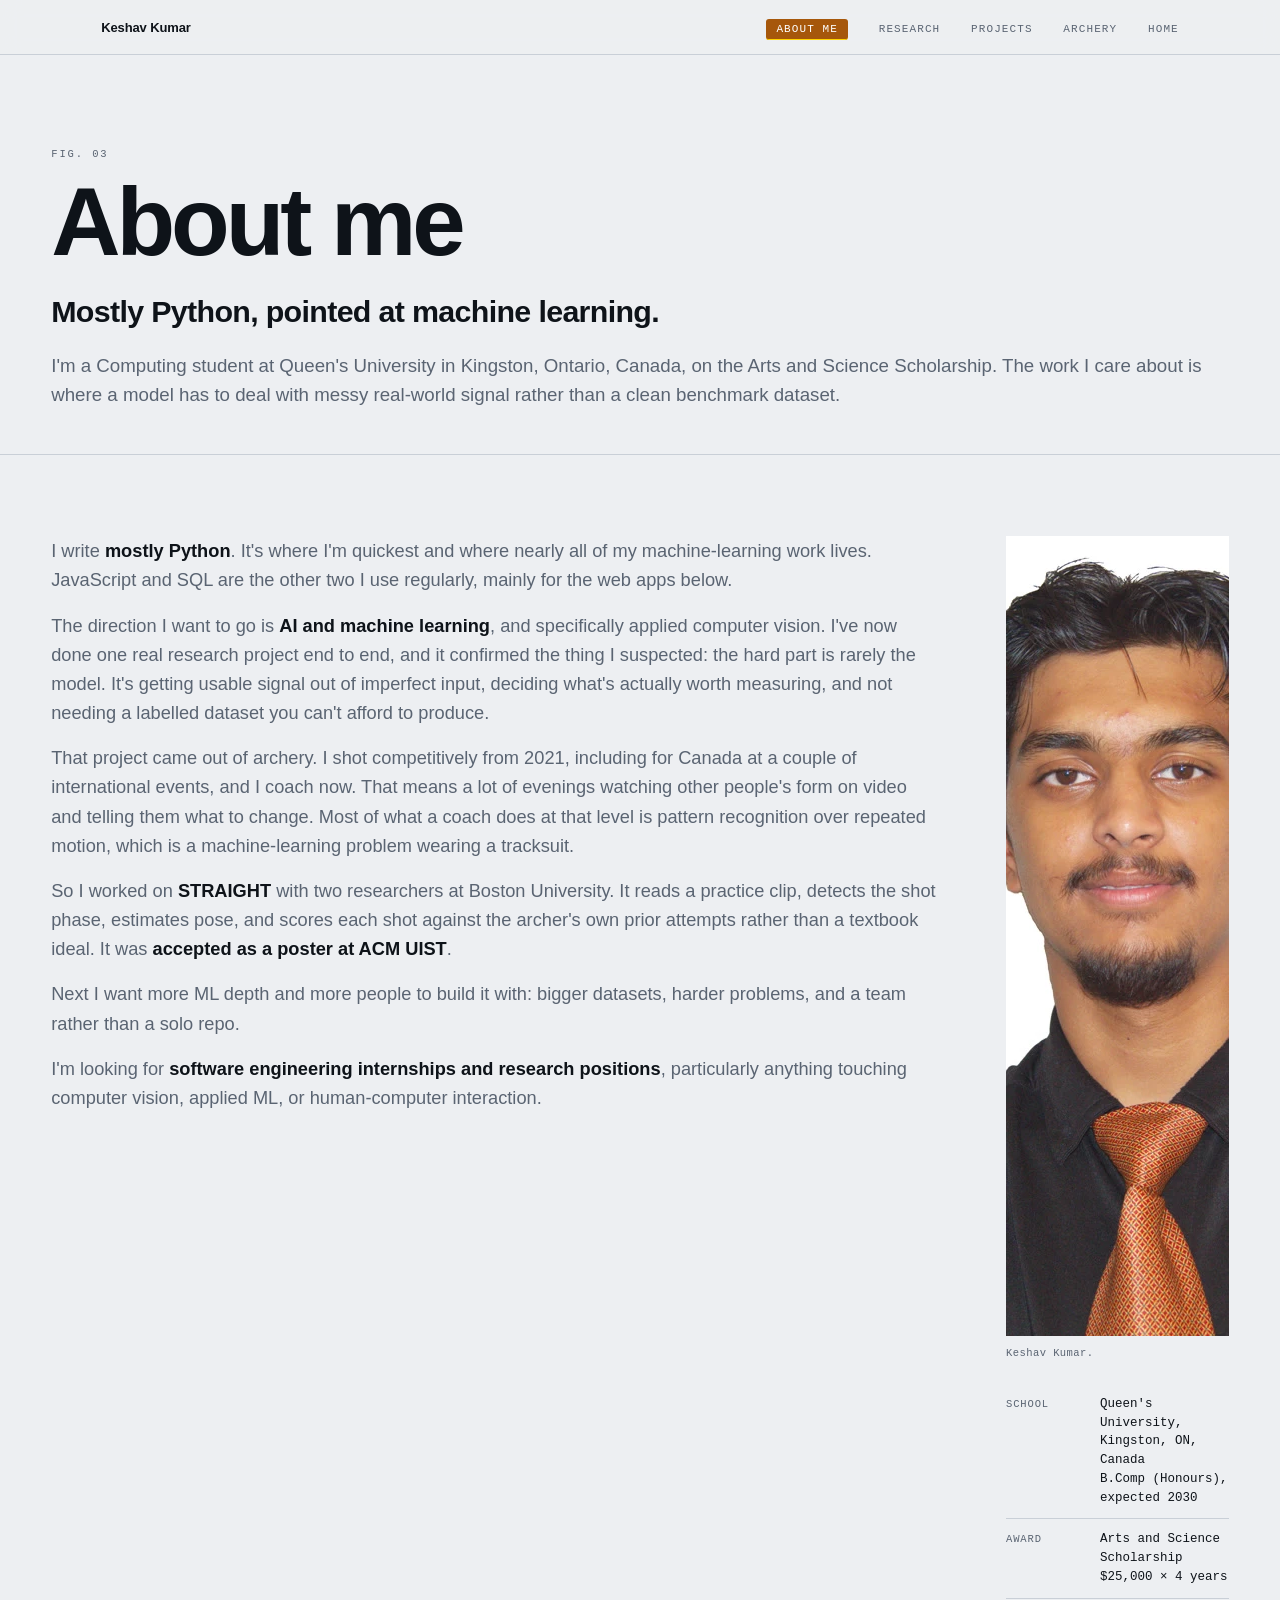
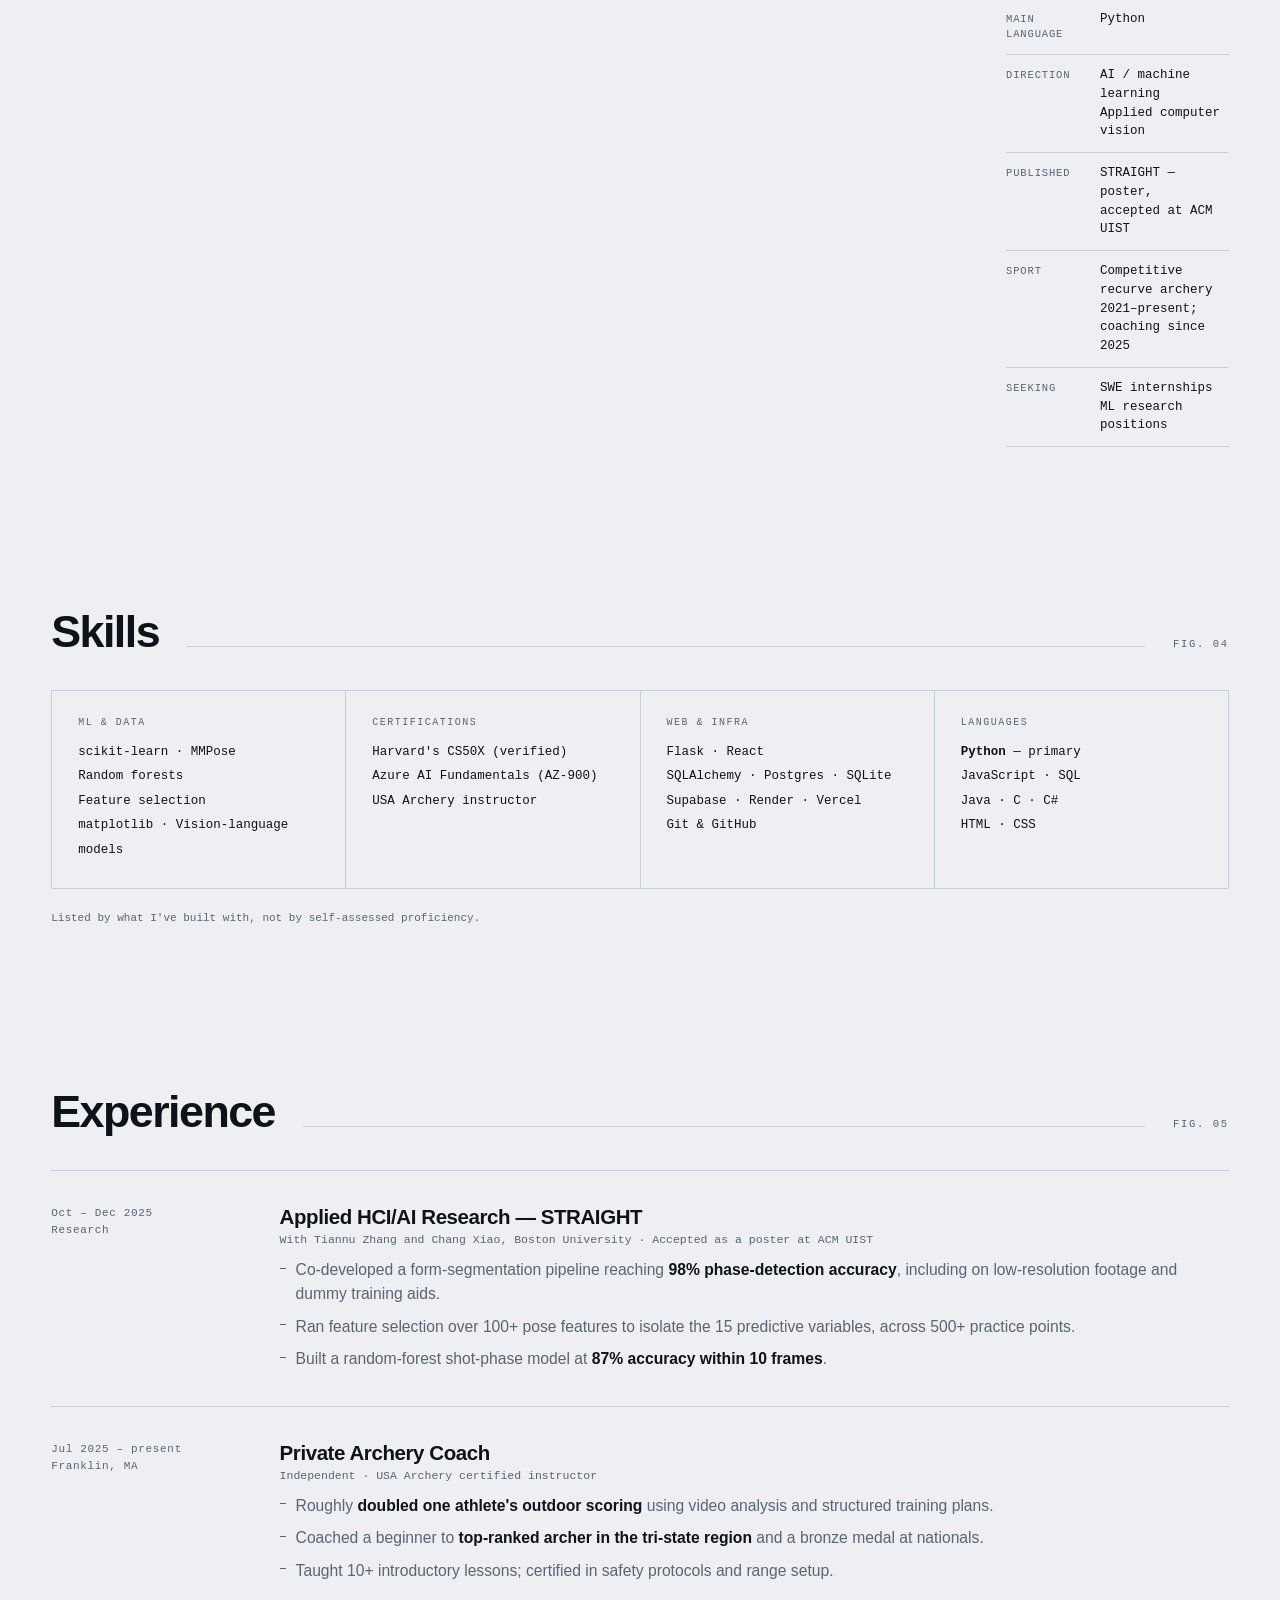
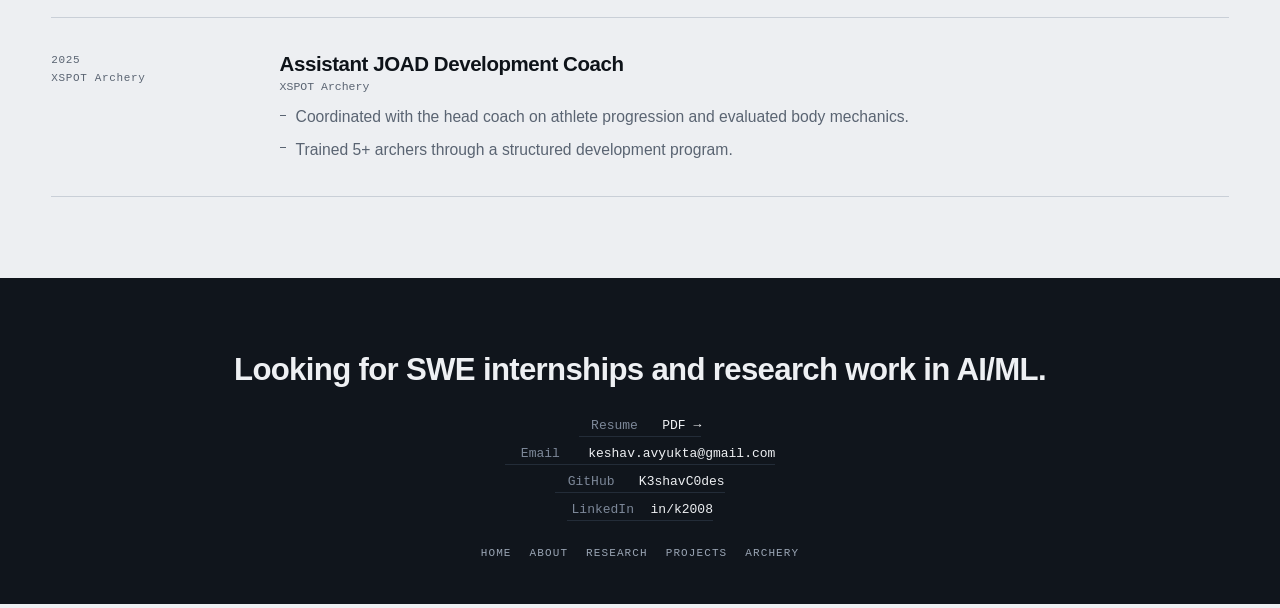
==== commit e26f069f: "Reorder nav, highlight About Me, reorder Skills blocks, footage wording - Top nav reordered site-wid" ====
--- a/about.html
+++ b/about.html
@@ -14,11 +14,11 @@
   <div class="in">
     <a class="me" href="index.html">Keshav Kumar</a>
     <ul>
-      <li><a class="s" href="index.html">Home</a></li>
-      <li><a class="s" href="about.html" aria-current="page">About</a></li>
+      <li><a class="s hl" href="about.html" aria-current="page">About Me</a></li>
       <li><a class="s" href="research.html">Research</a></li>
       <li><a class="s" href="projects.html">Projects</a></li>
       <li><a class="s" href="archery.html">Archery</a></li>
+      <li><a class="s" href="index.html">Home</a></li>
     </ul>
   </div>
   <i class="reg" id="reg"></i>
@@ -86,10 +86,10 @@
   <div class="wrap">
     <div class="head"><h2>Skills</h2><span class="wt"></span><span class="fig">FIG. 04</span></div>
     <div class="skills">
-      <div class="rv"><h4>Languages</h4><p><span class="lead">Python</span> — primary<br>JavaScript · SQL<br>Java · C · C#<br>HTML · CSS</p></div>
-      <div class="rv d1"><h4>ML &amp; data</h4><p>scikit-learn · MMPose<br>Random forests<br>Feature selection<br>matplotlib · Vision-language models</p></div>
+      <div class="rv"><h4>ML &amp; data</h4><p>scikit-learn · MMPose<br>Random forests<br>Feature selection<br>matplotlib · Vision-language models</p></div>
+      <div class="rv d1"><h4>Certifications</h4><p>Harvard's CS50X (verified)<br>Azure AI Fundamentals (AZ-900)<br>USA Archery instructor</p></div>
       <div class="rv d2"><h4>Web &amp; infra</h4><p>Flask · React<br>SQLAlchemy · Postgres · SQLite<br>Supabase · Render · Vercel<br>Git &amp; GitHub</p></div>
-      <div class="rv d3"><h4>Certifications</h4><p>CS50<br>Azure AI Fundamentals (AZ-900)<br>USA Archery instructor</p></div>
+      <div class="rv d3"><h4>Languages</h4><p><span class="lead">Python</span> — primary<br>JavaScript · SQL<br>Java · C · C#<br>HTML · CSS</p></div>
     </div>
     <p class="note rv">Listed by what I've built with, not by self-assessed proficiency.</p>
   </div>
--- a/assets/site.css
+++ b/assets/site.css
@@ -50,6 +50,10 @@
 .nav.on-ink .reg{background:var(--gold)}
 @media (max-width:820px){ .nav ul{gap:14px} .nav a.s{font-size:10px;letter-spacing:.06em} }
 @media (max-width:600px){ .nav .me{font-size:12px} .nav ul{gap:10px} }
+.nav a.s.hl{background:#a6570b;color:#fff;padding:4px 10px;border-radius:3px;border-bottom-color:transparent}
+.nav a.s.hl:hover{color:#fff;opacity:.85}
+.nav a.s.hl[aria-current=page]{border-bottom-color:var(--gold)}
+.nav.on-ink a.s.hl,.nav.on-ink a.s.hl:hover,.nav.on-ink a.s.hl[aria-current=page]{color:#fff}
 
 /* ---- page head (inner pages) ---- */
 .phead{padding:calc(54px + clamp(48px,8vh,96px)) var(--gut) clamp(32px,5vh,64px);
@@ -57,9 +61,9 @@
 .phead .in{max-width:1180px;margin:0 auto}
 .phead .fig{font-family:var(--mono);font-size:10.5px;letter-spacing:.18em;color:var(--ink-2)}
 .phead h1{margin-top:12px;font-size:clamp(2.1rem,6vw,4rem);letter-spacing:-.036em;
-  line-height:1;font-weight:700;text-wrap:balance;max-width:16ch}
+  line-height:1;font-weight:700;text-wrap:balance}
 .phead p{margin-top:20px;font-size:clamp(1rem,1.5vw,1.17rem);line-height:1.55;
-  color:var(--ink-2);max-width:64ch}
+  color:var(--ink-2)}
 
 /* ---- masthead (home) ---- */
 .mast-outer{position:relative;height:220vh}
@@ -91,7 +95,7 @@
   transition:transform 1.1s cubic-bezier(.16,1,.3,1)}
 .head.in .wt{transform:scaleX(1)}
 .head .fig{font-family:var(--mono);font-size:10.5px;letter-spacing:.16em;color:var(--ink-2);flex:none}
-.lede{font-size:clamp(1rem,1.45vw,1.14rem);line-height:1.6;color:var(--ink-2);max-width:68ch}
+.lede{font-size:clamp(1rem,1.45vw,1.14rem);line-height:1.6;color:var(--ink-2)}
 .lede+.lede{margin-top:16px}
 .lede b{color:var(--ink);font-weight:600}
 .dark-plate{background:var(--ink-field);color:var(--bone)}
@@ -117,7 +121,7 @@
 .routes a:hover .go{transform:translateX(5px)}
 
 /* ---- about ---- */
-.about{display:grid;grid-template-columns:1.35fr .65fr;gap:clamp(30px,5vw,72px);align-items:start}
+.about{display:grid;grid-template-columns:1.6fr .4fr;gap:clamp(30px,5vw,72px);align-items:start}
 .facts{list-style:none;font-family:var(--mono);font-size:12.5px}
 .facts li{display:grid;grid-template-columns:6.4em 1fr;gap:14px;padding:11px 0;
   border-bottom:1px solid var(--rule);line-height:1.5}
@@ -182,7 +186,7 @@
 .proj .nm{font-family:var(--mono);font-size:11px;letter-spacing:.12em;color:var(--ink-2)}
 .proj .yr{font-family:var(--mono);font-size:11px;color:var(--ink-2);opacity:.75}
 .proj h3{font-size:clamp(1.2rem,2.1vw,1.5rem);letter-spacing:-.022em;font-weight:700;text-wrap:balance}
-.proj dl{margin-top:16px;display:flex;flex-direction:column;gap:13px;max-width:66ch}
+.proj dl{margin-top:16px;display:flex;flex-direction:column;gap:13px}
 .proj dt{font-family:var(--mono);font-size:10px;letter-spacing:.14em;text-transform:uppercase;color:var(--ink-2)}
 .proj dd{margin-top:4px;line-height:1.58;color:var(--ink-2);font-size:.98rem}
 .proj dd b{color:var(--ink);font-weight:600}
@@ -213,7 +217,7 @@
 .exp .when{font-family:var(--mono);font-size:11px;color:var(--ink-2);letter-spacing:.06em;line-height:1.6}
 .exp h3{font-size:clamp(1.05rem,1.8vw,1.28rem);letter-spacing:-.02em;font-weight:700}
 .exp .org{font-family:var(--mono);font-size:11.5px;color:var(--ink-2);margin-top:4px}
-.exp ul{margin-top:12px;list-style:none;display:flex;flex-direction:column;gap:8px;max-width:66ch}
+.exp ul{margin-top:12px;list-style:none;display:flex;flex-direction:column;gap:8px}
 .exp li{position:relative;padding-left:16px;line-height:1.56;color:var(--ink-2);font-size:.98rem}
 .exp li::before{content:"";position:absolute;left:0;top:.62em;width:6px;height:1px;background:var(--ink-2)}
 .exp li b{color:var(--ink);font-weight:600}
@@ -241,16 +245,16 @@
 /* ---- footer ---- */
 footer{background:var(--ink-field);color:var(--bone);padding:clamp(56px,8vh,96px) var(--gut) clamp(36px,5vh,56px)}
 footer .in{max-width:1180px;margin:0 auto}
-.colo-grid{display:grid;grid-template-columns:1fr auto;gap:44px;align-items:end}
-.colo-grid h2{font-size:clamp(1.3rem,2.6vw,1.95rem);line-height:1.28;max-width:22ch;
+.colo-grid{display:flex;flex-direction:column;align-items:center;text-align:center;gap:28px}
+.colo-grid h2{font-size:clamp(1.3rem,2.6vw,1.95rem);line-height:1.28;
   font-weight:600;letter-spacing:-.022em}
-.contact{display:flex;flex-direction:column;gap:9px;font-family:var(--mono);font-size:13px}
+.contact{display:flex;flex-direction:column;align-items:center;gap:9px;font-family:var(--mono);font-size:13px}
 .contact a{text-decoration:none;border-bottom:1px solid var(--hair-on-ink);padding-bottom:3px;
   display:inline-flex;gap:12px;transition:border-color .25s}
 .contact a:hover{border-color:var(--gold)}
 .contact a span:first-child{color:#7d8899;min-width:5.5em}
 .fineprint{margin-top:46px;font-family:var(--mono);font-size:10.5px;line-height:1.8;color:#7d8899;max-width:74ch}
-.fnav{margin-top:26px;display:flex;flex-wrap:wrap;gap:18px;font-family:var(--mono);font-size:11px;letter-spacing:.1em}
+.fnav{margin-top:26px;display:flex;flex-wrap:wrap;justify-content:center;gap:18px;font-family:var(--mono);font-size:11px;letter-spacing:.1em}
 .fnav a{text-decoration:none;color:var(--dim-on-ink);text-transform:uppercase;transition:color .2s}
 .fnav a:hover{color:var(--bone)}
 
@@ -263,15 +267,15 @@
 .js .rv.in.d3{transition-delay:.24s}
 
 @media (max-width:900px){
-  .mast-outer{height:auto}
-  .mast{position:static;height:auto;min-height:100svh}
   .pipe-outer{height:auto}
   .pipe-sticky{position:static;height:auto;grid-template-columns:1fr;gap:26px;padding:var(--gut) var(--gut) 0}
   .pipe-view{height:56vh}
-  .about,.two,.target-grid,.colo-grid{grid-template-columns:1fr}
+  .about,.two,.target-grid{grid-template-columns:1fr}
   .proj article,.exp article{grid-template-columns:1fr;gap:10px}
   .head h2{white-space:normal}
-  .mast-mid{max-width:none}
+  .mast-mid{max-width:none;position:relative}
+  .mast-mid::before{content:"";position:absolute;inset:-18px -20px;z-index:-1;
+    background:linear-gradient(100deg,rgba(16,21,28,.9) 50%,rgba(16,21,28,.45) 80%,rgba(16,21,28,0) 100%)}
   .stage-copy{min-height:0}
 }
 @media (prefers-reduced-motion:reduce){
@@ -325,4 +329,4 @@
 /* About Me heading gets extra weight */
 .phead.big h1{font-size:clamp(2.8rem,9vw,6rem);letter-spacing:-.042em;max-width:none}
 .phead.big .sub{margin-top:22px;font-size:clamp(1.25rem,2.6vw,1.9rem);line-height:1.28;
-  color:var(--ink);font-weight:600;letter-spacing:-.022em;max-width:24ch}
+  color:var(--ink);font-weight:600;letter-spacing:-.022em}
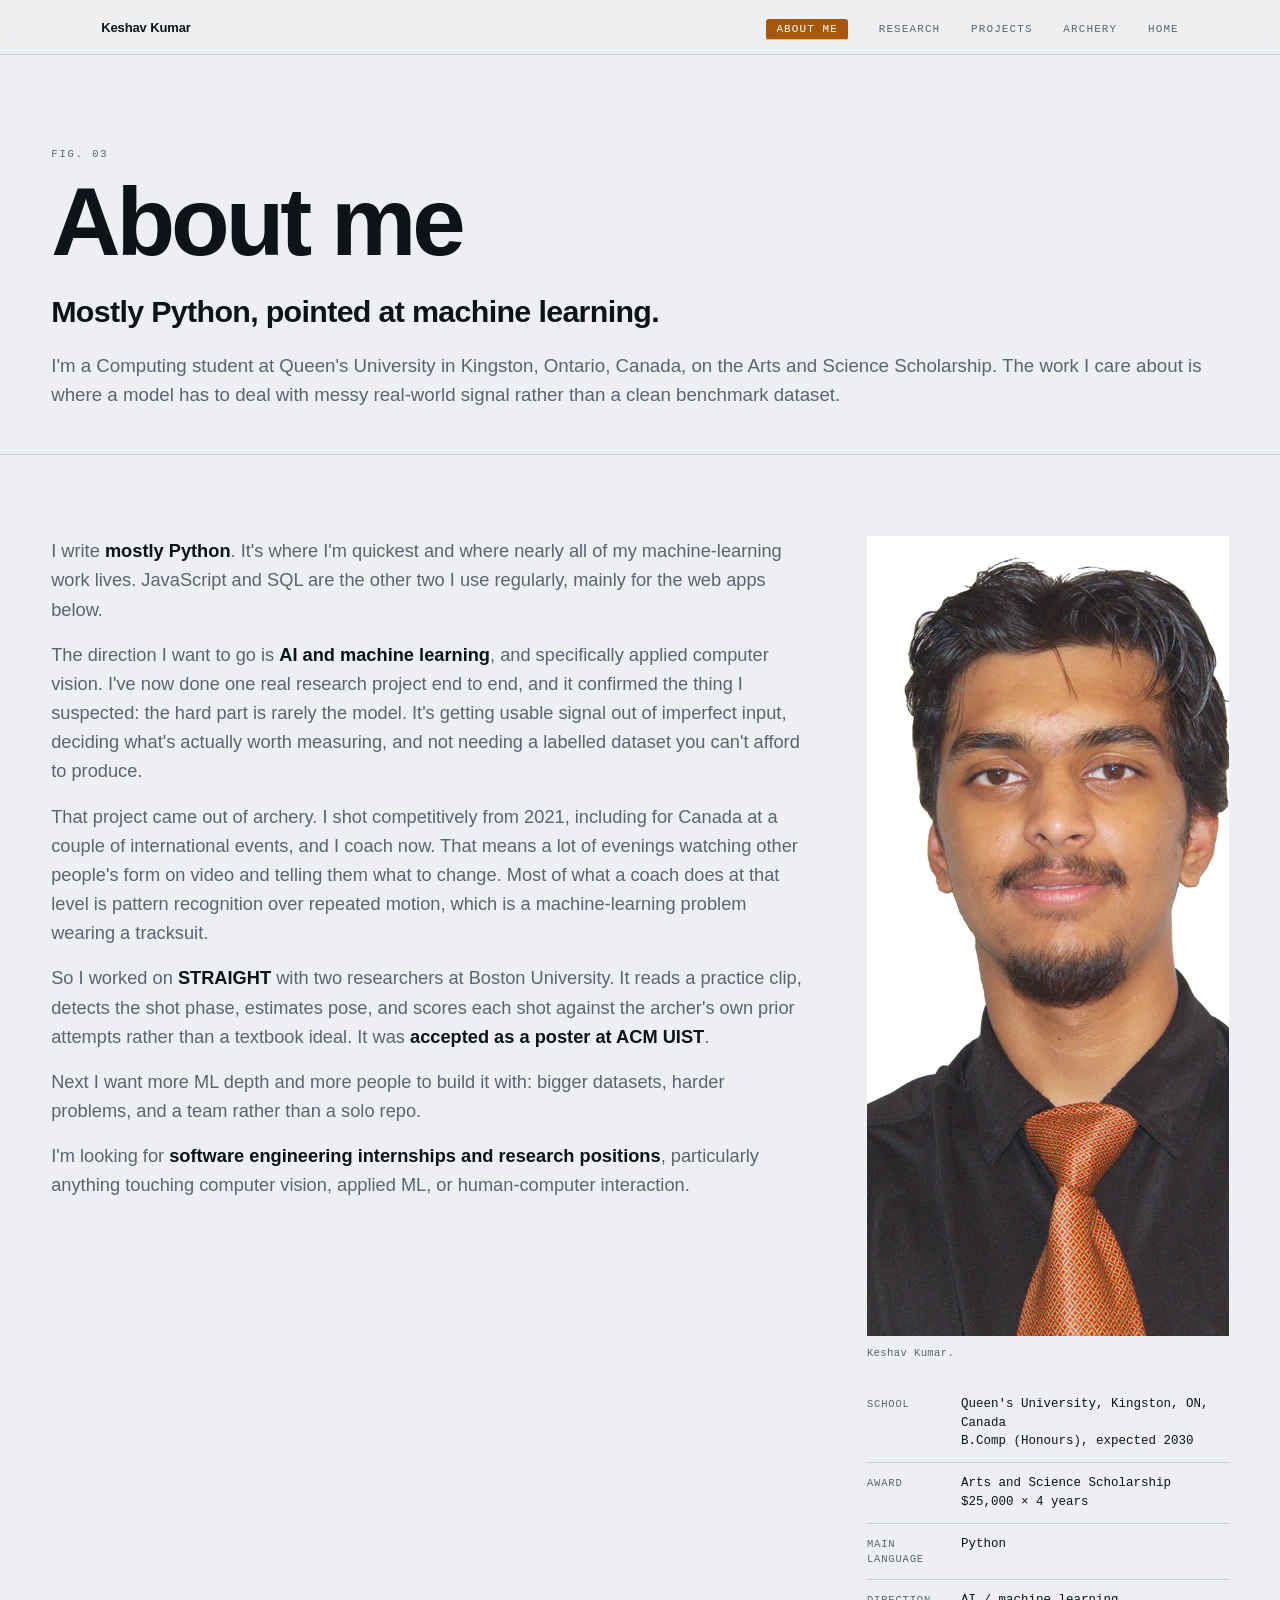
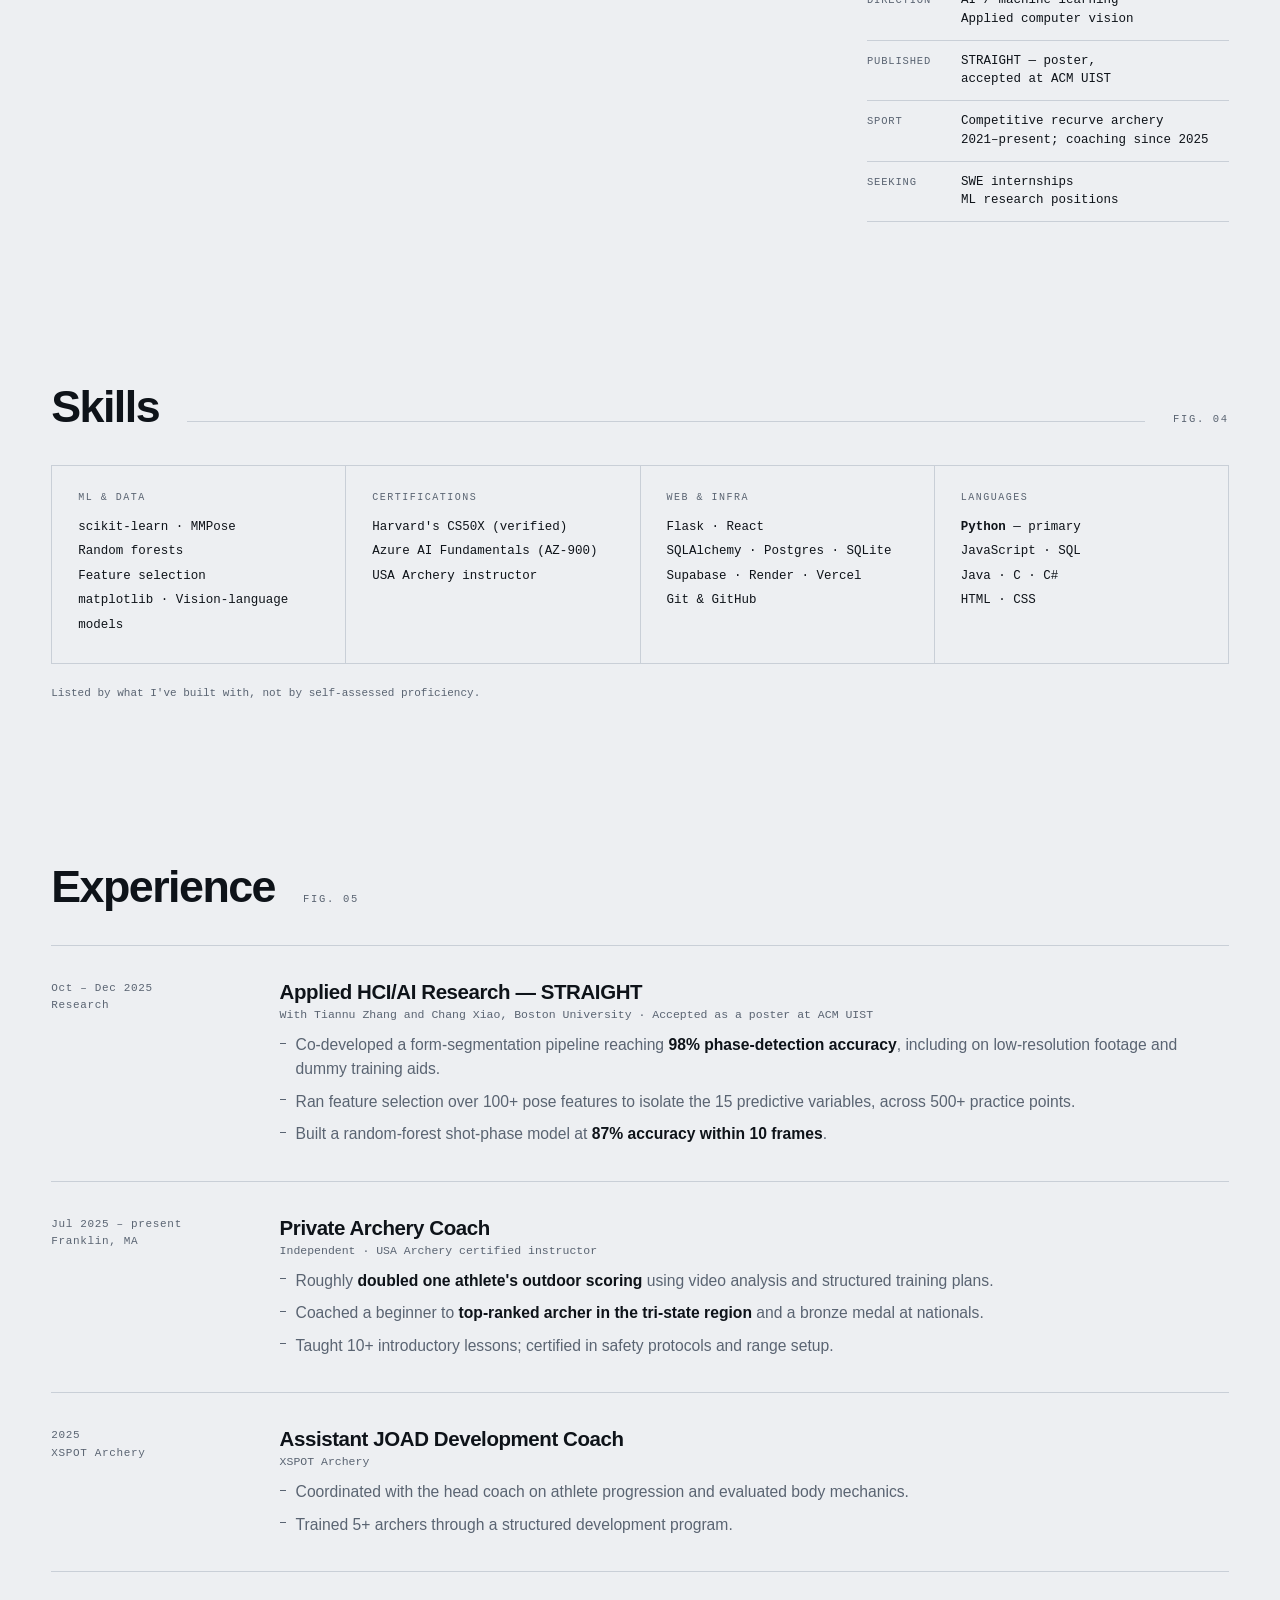
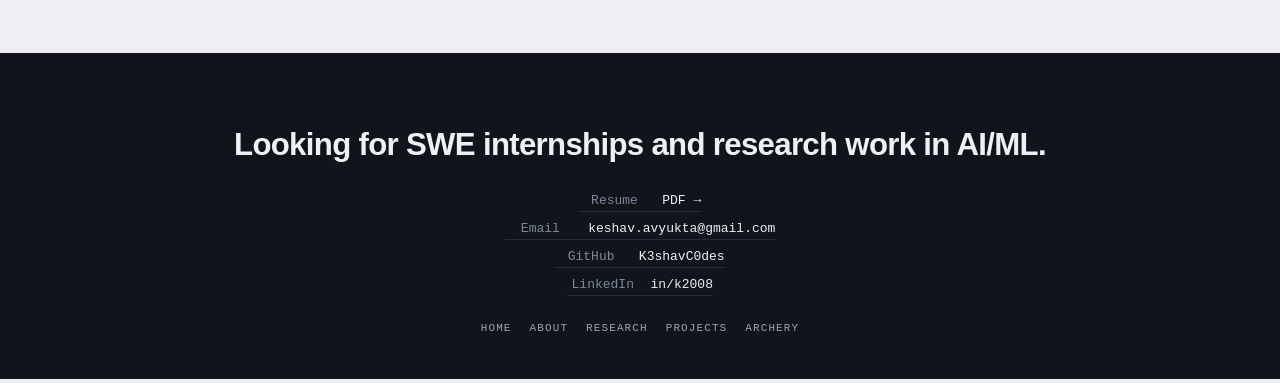
==== commit 85edca07: "Remove project-page photo, swap project order, various content fixes - Removed the photoband portrai" ====
--- a/about.html
+++ b/about.html
@@ -97,7 +97,7 @@
 
 <section>
   <div class="wrap">
-    <div class="head"><h2>Experience</h2><span class="wt"></span><span class="fig">FIG. 05</span></div>
+    <div class="head"><h2>Experience</h2><span class="fig">FIG. 05</span></div>
     <div class="exp">
       <article class="rv">
         <div class="when">Oct &ndash; Dec 2025<br>Research</div>
--- a/assets/site.css
+++ b/assets/site.css
@@ -121,7 +121,7 @@
 .routes a:hover .go{transform:translateX(5px)}
 
 /* ---- about ---- */
-.about{display:grid;grid-template-columns:1.6fr .4fr;gap:clamp(30px,5vw,72px);align-items:start}
+.about{display:grid;grid-template-columns:1.35fr .65fr;gap:clamp(30px,5vw,72px);align-items:start}
 .facts{list-style:none;font-family:var(--mono);font-size:12.5px}
 .facts li{display:grid;grid-template-columns:6.4em 1fr;gap:14px;padding:11px 0;
   border-bottom:1px solid var(--rule);line-height:1.5}
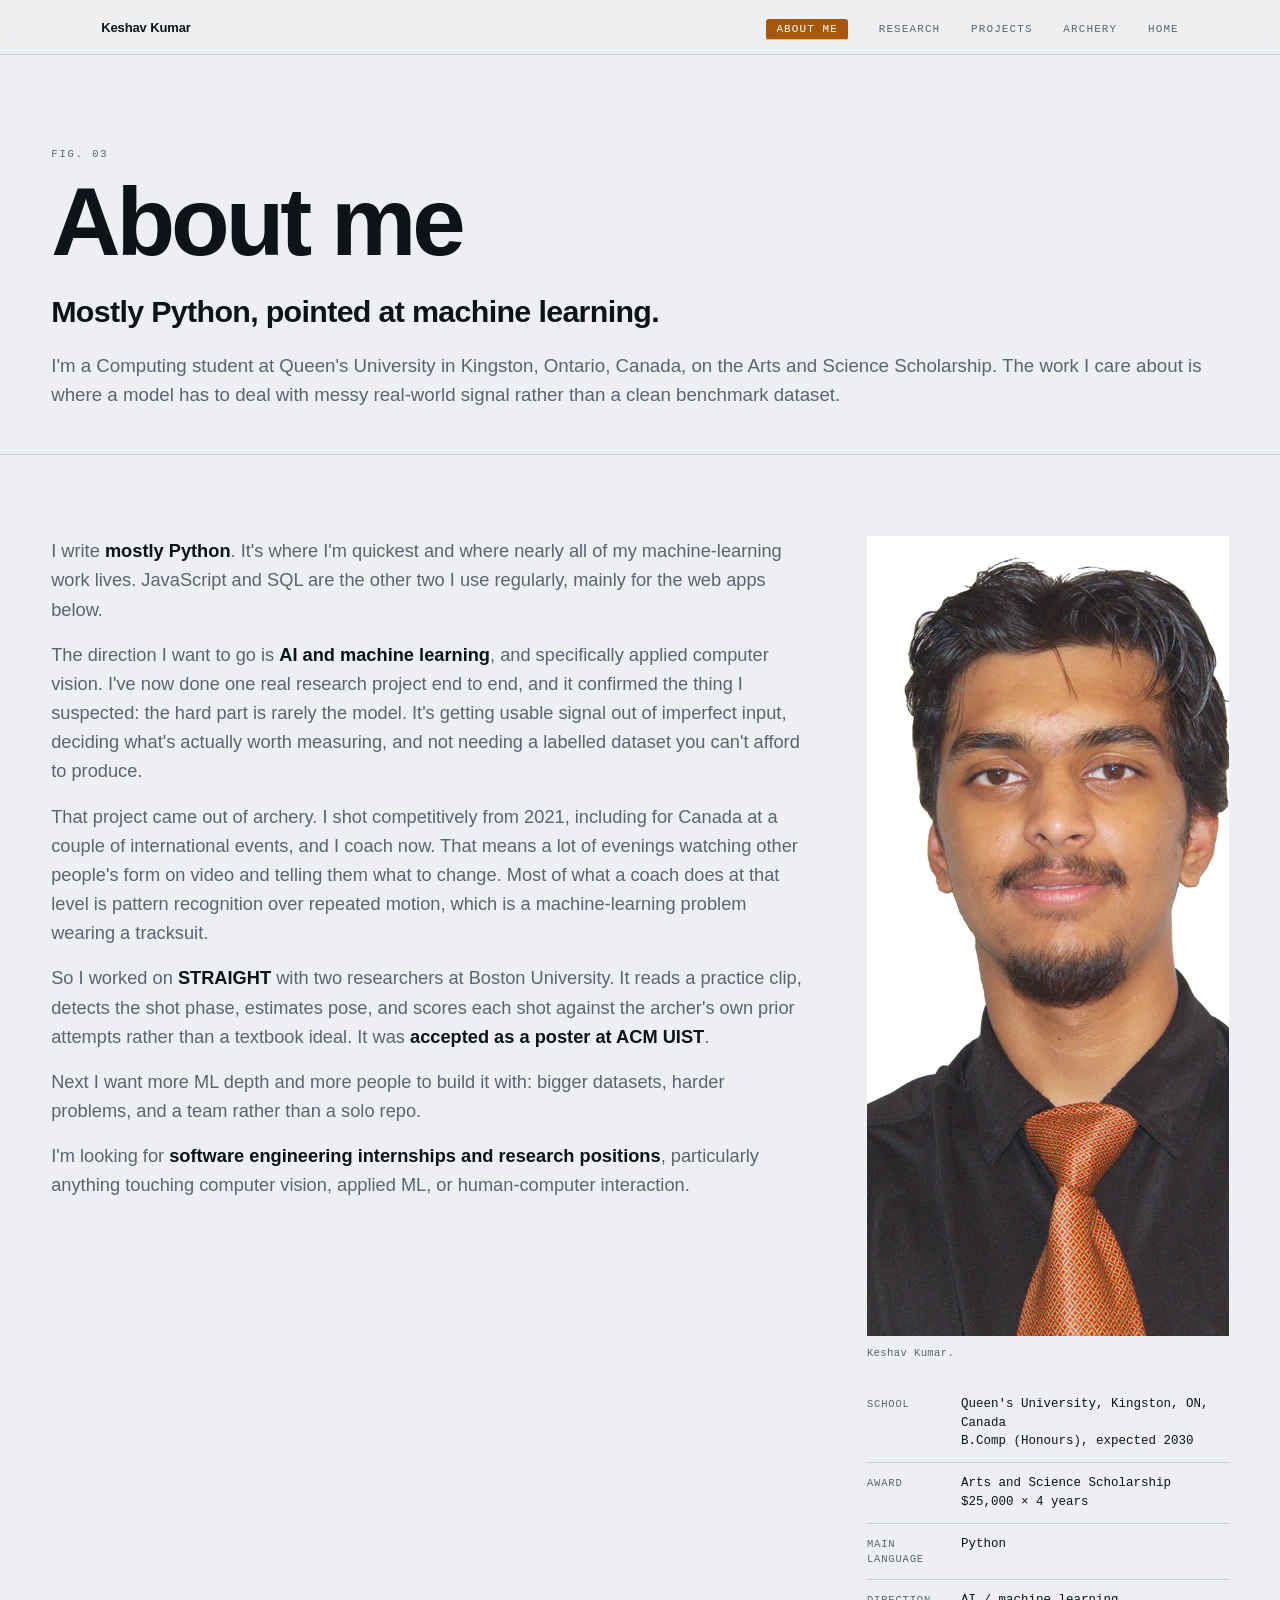
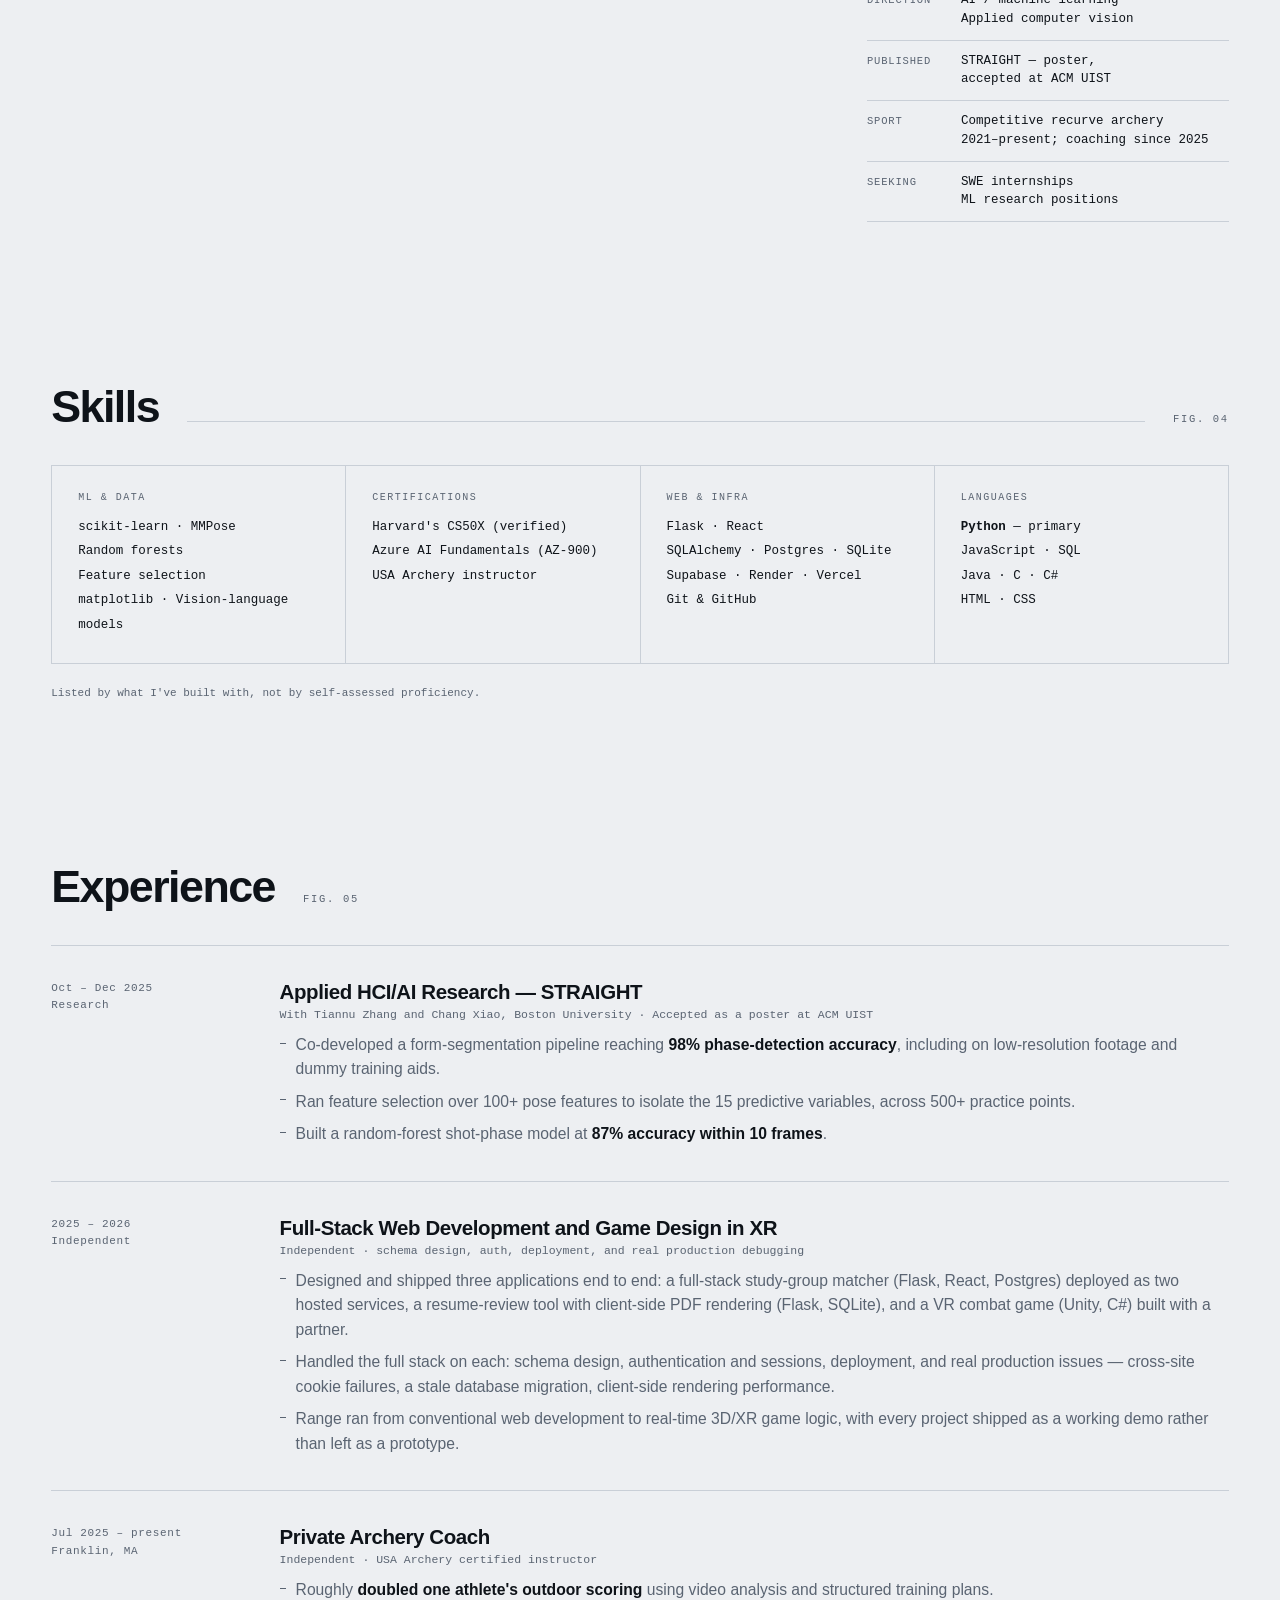
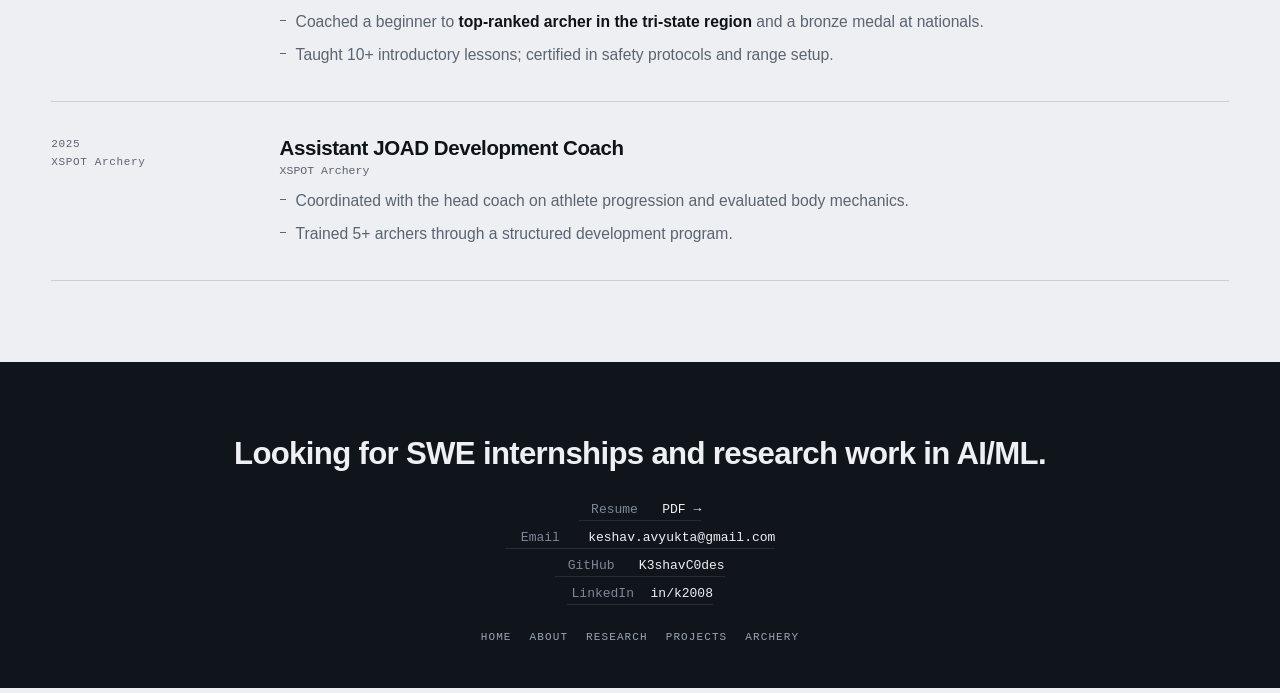
==== commit 8de0cfad: "Add combined Independent Software Projects entry to About Experience Sits right after the STRAIGHT r" ====
--- a/about.html
+++ b/about.html
@@ -112,6 +112,18 @@
         </div>
       </article>
       <article class="rv d1">
+        <div class="when">2025 &ndash; 2026<br>Independent</div>
+        <div>
+          <h3>Full-Stack Web Development and Game Design in XR</h3>
+          <p class="org">Independent · schema design, auth, deployment, and real production debugging</p>
+          <ul>
+            <li>Designed and shipped three applications end to end: a full-stack study-group matcher (Flask, React, Postgres) deployed as two hosted services, a resume-review tool with client-side PDF rendering (Flask, SQLite), and a VR combat game (Unity, C#) built with a partner.</li>
+            <li>Handled the full stack on each: schema design, authentication and sessions, deployment, and real production issues — cross-site cookie failures, a stale database migration, client-side rendering performance.</li>
+            <li>Range ran from conventional web development to real-time 3D/XR game logic, with every project shipped as a working demo rather than left as a prototype.</li>
+          </ul>
+        </div>
+      </article>
+      <article class="rv d2">
         <div class="when">Jul 2025 &ndash; present<br>Franklin, MA</div>
         <div>
           <h3>Private Archery Coach</h3>
@@ -123,7 +135,7 @@
           </ul>
         </div>
       </article>
-      <article class="rv d2">
+      <article class="rv d3">
         <div class="when">2025<br>XSPOT Archery</div>
         <div>
           <h3>Assistant JOAD Development Coach</h3>
